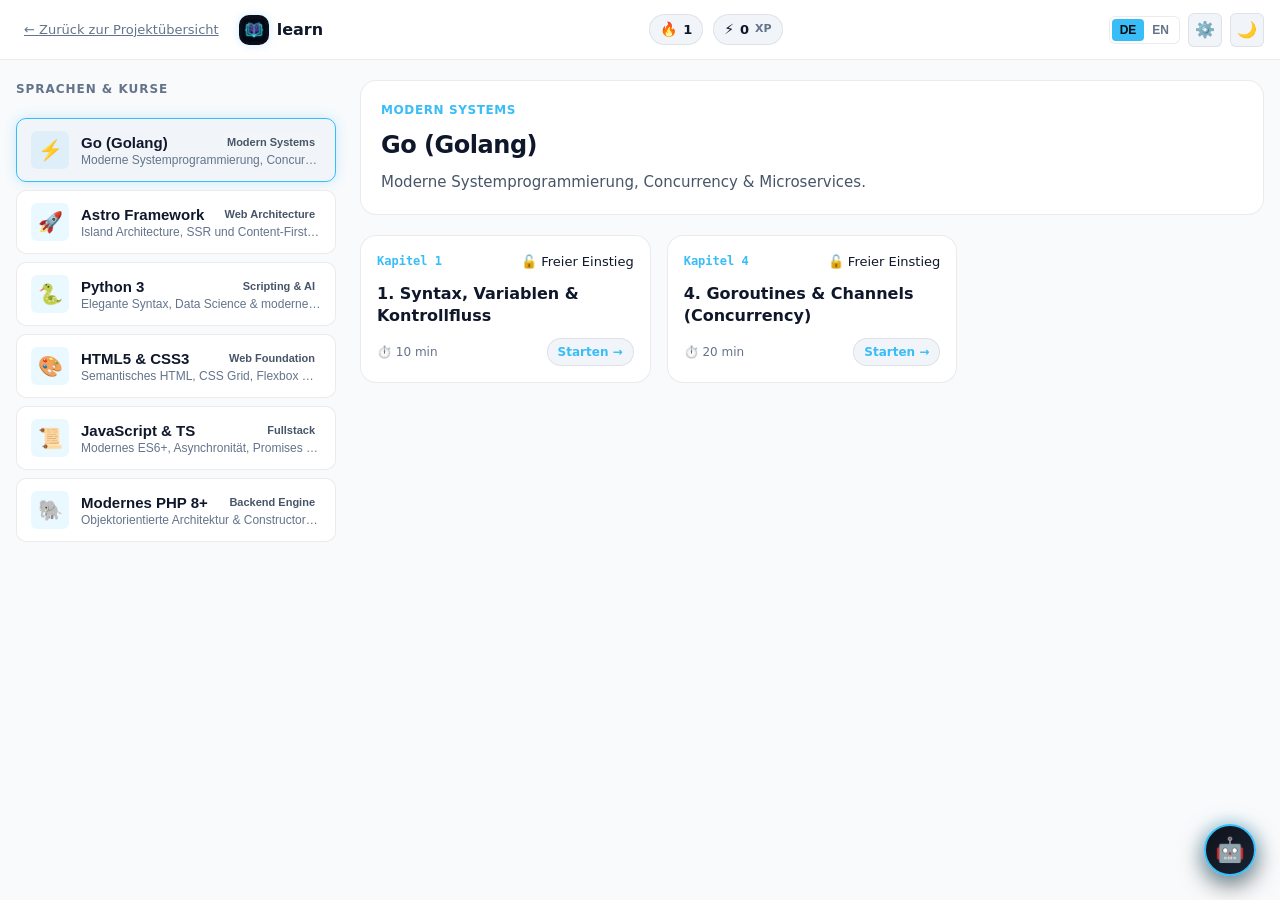
==== app/index.html @ 8bdeb637 "feat(web): launch 2-tier static web presence with untis-go showcase landingpage and interactive lear" ====
<!DOCTYPE html>
<html lang="de" data-theme="dark">
<head>
  <meta charset="UTF-8">
  <meta name="viewport" content="width=device-width, initial-scale=1.0">
  <meta http-equiv="Content-Security-Policy" content="default-src 'self'; script-src 'self' 'unsafe-inline'; style-src 'self' 'unsafe-inline'; img-src 'self' data: https:; font-src 'self'; frame-src 'none'; object-src 'none'; base-uri 'self';" />
  <meta http-equiv="X-Content-Type-Options" content="nosniff" />
  <meta name="referrer" content="strict-origin-when-cross-origin" />
  <title>learn · Interaktives Web-Cockpit</title>
  <meta name="description" content="Interaktive Open-Source Lern-App für Go, Astro, Python, HTML/CSS, JS & PHP. Völlig freier Einstieg in jedes Kapitel, kein Account-Zwang.">
  <link rel="icon" type="image/png" sizes="512x512" href="assets/icon.png">
  <link rel="stylesheet" href="style.css">
  <script>
    (function() {
      const savedTheme = localStorage.getItem('site_theme');
      if (savedTheme) {
        document.documentElement.setAttribute('data-theme', savedTheme);
      } else if (window.matchMedia && window.matchMedia('(prefers-color-scheme: light)').matches) {
        document.documentElement.setAttribute('data-theme', 'light');
      }
    })();
  </script>
</head>
<body>

  <!-- APP HEADER -->
  <header class="app-header">
    <div class="header-inner">
      <div class="brand-section">
        <a href="../" class="back-link" title="Zurück zur Landingpage">
          <span>← Zurück zur Projektübersicht</span>
        </a>
        <a href="index.html" class="app-brand">
          <img src="assets/icon.png" alt="learn Logo" class="app-logo" width="30" height="30">
          <span class="app-title">learn</span>
        </a>
      </div>

      <!-- Stats Bar -->
      <div class="stats-bar">
        <div class="stat-pill" title="Lern-Streak">
          <span class="stat-icon">🔥</span>
          <span id="streakDisplay">1</span>
        </div>
        <div class="stat-pill" title="Erreichte Erfahrungspunkte">
          <span class="stat-icon">⚡</span>
          <span id="xpDisplay">0</span>
          <span style="font-size: 0.6875rem; color: var(--text-muted);">XP</span>
        </div>
      </div>

      <!-- Controls -->
      <div class="app-controls">
        <div class="lang-switch" role="group" aria-label="Sprachauswahl">
          <button type="button" class="lang-btn active" id="btn-lang-de" onclick="setLang('de')">DE</button>
          <button type="button" class="lang-btn" id="btn-lang-en" onclick="setLang('en')">EN</button>
        </div>
        <button class="btn-icon" id="settingsBtn" title="Einstellungen">⚙️</button>
        <button class="btn-icon" id="themeToggle" onclick="toggleTheme()" title="Theme wechseln">🌙</button>
      </div>
    </div>
  </header>

  <!-- APP MAIN LAYOUT -->
  <div class="app-layout">
    
    <!-- Sidebar: Course Navigator -->
    <aside class="course-sidebar">
      <div class="sidebar-title">Sprachen &amp; Kurse</div>
      <div class="course-list" id="courseList">
        <!-- Dynamically rendered via app.js -->
      </div>
    </aside>

    <!-- Stage: Chapter Navigator & Lesson Player -->
    <main class="content-stage">
      
      <!-- Stage Header -->
      <div class="stage-header">
        <div class="stage-badge" id="stageBadge">MODERN SYSTEMS</div>
        <h1 class="stage-title" id="stageCourseTitle">Go (Golang)</h1>
        <p class="stage-desc" id="stageCourseDesc">Moderne Systemprogrammierung, Goroutines &amp; Channels.</p>
      </div>

      <!-- View A: Non-Linear Chapter Grid -->
      <div id="chapterView">
        <div class="chapter-grid" id="chapterGrid">
          <!-- Dynamically rendered chapters with free entry -->
        </div>
      </div>

      <!-- View B: Active Lesson / Quiz Runner Player -->
      <div class="lesson-player" id="lessonPlayer" style="display: none;">
        
        <div class="player-header">
          <button class="player-close-btn" onclick="closePlayer()" title="Kapitel beenden">✕</button>
          <div class="progress-container">
            <div class="progress-bar-fill" id="playerProgress"></div>
          </div>
          <span style="font-size: 0.8125rem; font-weight: 600; color: var(--accent-cyan);" id="playerTitle">Lektion</span>
        </div>

        <!-- Section Content (Concept, Quiz or Puzzle) -->
        <div id="playerContent">
          <!-- Dynamically rendered -->
        </div>

        <!-- Feedback Area -->
        <div id="playerFeedback"></div>

        <!-- Actions -->
        <div class="player-actions" id="playerActions"></div>

      </div>

    </main>

  </div>

  <!-- FLOATING AI ROBOT WIDGET BUTTON -->
  <button class="floating-robot-btn" id="robotBtn" title="KI Code-Tutor öffnen" aria-label="KI-Tutor Chat öffnen">
    <span>🤖</span>
  </button>

  <!-- AI CHAT DRAWER OVERLAY -->
  <div class="drawer-backdrop" id="robotDrawerBackdrop">
    <div class="ai-chat-drawer" role="dialog" aria-modal="true" aria-labelledby="drawerTitle">
      
      <div class="drawer-header">
        <div class="drawer-header-brand">
          <span style="font-size: 1.25rem;">🤖</span>
          <span class="drawer-title" id="drawerTitle">AI Code Tutor</span>
          <span class="status-badge-dev">In Entwicklung</span>
        </div>
        <button class="drawer-close" id="closeRobotDrawer" title="Schließen">✕</button>
      </div>

      <div class="drawer-body">
        <div class="bot-greeting-card">
          <div class="bot-avatar-large">🤖</div>
          <div class="bot-msg-content">
            <p><strong>Hallo! Ich bin dein zukünftiger KI-Code-Tutor.</strong></p>
            <p>Ich befinde mich aktuell noch in der Entwicklung und werde in einem kommenden Update (Phase 5) für dich freigeschaltet.</p>
            <p>Schon bald helfe ich dir bei kniffligen Aufgaben, erkläre dir Compiler-Fehler in Echtzeit und beantworte deine Fragen zu Go, Astro &amp; Co. — 100% ohne Paywall!</p>
            <p style="color: var(--accent-cyan); font-size: 0.8125rem;">Vielen Dank für deine Geduld! ⚡</p>
            <hr style="border: none; border-top: 1px solid var(--border-subtle); margin: 8px 0;">
            <p style="font-size: 0.75rem; color: var(--text-muted);">
              <em>(EN: Hello! I am your future AI Code Tutor. Currently under active development and will be unlocked soon. Thank you for your patience!)</em>
            </p>
          </div>
        </div>
      </div>

      <div class="drawer-footer">
        <input type="text" class="drawer-input-disabled" placeholder="KI-Chat bald verfügbar..." disabled>
      </div>

    </div>
  </div>

  <!-- SETTINGS MODAL -->
  <div class="modal-overlay" id="settingsModal">
    <div class="modal-window" role="dialog" aria-modal="true" aria-labelledby="settingsModalTitle">
      
      <div class="modal-header">
        <h2 class="modal-title" id="settingsModalTitle">⚙️ Einstellungen &amp; Benachrichtigungen</h2>
        <button class="drawer-close" id="closeSettingsModal" title="Schließen">✕</button>
      </div>

      <div class="modal-body">
        
        <!-- Daily Reminder -->
        <div class="setting-item">
          <label class="setting-label">
            <span>Tägliche Lernzeit-Erinnerung</span>
            <input type="checkbox" id="settingDailyReminder" checked>
          </label>
          <span class="setting-desc">Erinnert dich täglich daran, kurz eine Lektion abzuschließen.</span>
          <div style="display: flex; align-items: center; gap: 8px; margin-top: 4px;">
            <span style="font-size: 0.8125rem; color: var(--text-secondary);">Uhrzeit:</span>
            <input type="time" class="setting-input" id="settingReminderTime" value="18:00">
          </div>
        </div>

        <!-- Inactivity Reminder -->
        <div class="setting-item">
          <label class="setting-label">
            <span>Höfliche Inaktivitäts-Erinnerung</span>
            <input type="checkbox" id="settingInactivity" checked>
          </label>
          <span class="setting-desc">Fragt nach 3 Tagen Inaktivität höflich nach ("Hast du uns vergessen?").</span>
        </div>

        <!-- Notification Permission Test -->
        <div class="setting-item" style="padding-top: 6px; border-top: 1px solid var(--border-subtle);">
          <span class="setting-desc" style="margin-bottom: 6px;">100% lokal über die Web Notification API — keine Push-Server.</span>
          <button type="button" class="btn-card" id="btnTestNotification" style="align-self: flex-start;">
            🔔 Benachrichtigung testen &amp; Erlauben
          </button>
        </div>

      </div>

      <div class="modal-footer">
        <button type="button" class="btn-action" id="btnSaveSettings">Speichern</button>
      </div>

    </div>
  </div>

  <!-- APP SCRIPT -->
  <script src="app.js"></script>
</body>
</html>
---- app/style.css ----
/* ==========================================================================
   learn Web App - Cybernetic Dark Application Stylesheet
   Strikt nach ISO/IEC 25010, WCAG AAA und Human-Centered UX
   ========================================================================== */

:root {
  --bg-page: #080a0f;
  --bg-surface: #0e121b;
  --bg-card: #141a26;
  --bg-card-hover: #1a2232;
  --bg-input: #101420;

  --text-primary: #f8fafc;
  --text-secondary: #94a3b8;
  --text-muted: #64748b;

  --accent-cyan: #38bdf8;
  --accent-cyan-glow: rgba(56, 189, 248, 0.25);
  --accent-violet: #a855f7;
  --accent-violet-glow: rgba(168, 85, 247, 0.25);
  --accent-emerald: #10b981;
  --accent-amber: #f59e0b;
  --accent-rose: #f43f5e;

  --border-subtle: rgba(255, 255, 255, 0.08);
  --border-strong: rgba(255, 255, 255, 0.16);
  --border-focus: #38bdf8;

  --font-sans: -apple-system, BlinkMacSystemFont, "Segoe UI", Roboto, system-ui, sans-serif;
  --font-mono: ui-monospace, SFMono-Regular, "SF Mono", Menlo, Consolas, monospace;

  --radius-sm: 6px;
  --radius-md: 10px;
  --radius-lg: 16px;
  --radius-full: 9999px;
  --shadow-card: 0 4px 20px rgba(0, 0, 0, 0.4);

  --header-bg: rgba(14, 18, 27, 0.9);
}

[data-theme="light"] {
  --bg-page: #f8fafc;
  --bg-surface: #ffffff;
  --bg-card: #f1f5f9;
  --bg-card-hover: #e2e8f0;
  --bg-input: #ffffff;
  --text-primary: #0f172a;
  --text-secondary: #475569;
  --text-muted: #64748b;
  --border-subtle: rgba(0, 0, 0, 0.08);
  --border-strong: rgba(0, 0, 0, 0.16);
  --header-bg: rgba(255, 255, 255, 0.92);
}

*, *::before, *::after {
  box-sizing: border-box;
  margin: 0;
  padding: 0;
}

body {
  background-color: var(--bg-page);
  color: var(--text-primary);
  font-family: var(--font-sans);
  line-height: 1.5;
  min-height: 100vh;
  display: flex;
  flex-direction: column;
  overflow-x: hidden;
  transition: background-color 0.25s, color 0.25s;
}

/* App Header */
.app-header {
  position: sticky;
  top: 0;
  z-index: 90;
  background: var(--header-bg);
  backdrop-filter: blur(12px);
  -webkit-backdrop-filter: blur(12px);
  border-bottom: 1px solid var(--border-subtle);
  height: 60px;
  display: flex;
  align-items: center;
  padding: 0 16px;
}

.header-inner {
  width: 100%;
  max-width: 1280px;
  margin: 0 auto;
  display: flex;
  align-items: center;
  justify-content: space-between;
  gap: 12px;
}

.brand-section {
  display: flex;
  align-items: center;
  gap: 12px;
}

.back-link {
  font-size: 0.8125rem;
  color: var(--text-muted);
  display: inline-flex;
  align-items: center;
  padding: 4px 8px;
  border-radius: var(--radius-sm);
  transition: all 0.15s;
}

.back-link:hover {
  color: var(--accent-cyan);
  background: rgba(56, 189, 248, 0.1);
}

.app-brand {
  display: flex;
  align-items: center;
  gap: 8px;
  text-decoration: none;
  color: inherit;
}

.app-logo {
  width: 30px;
  height: 30px;
  border-radius: var(--radius-md);
  box-shadow: 0 0 8px var(--accent-cyan-glow);
}

.app-title {
  font-weight: 700;
  font-size: 1rem;
}

/* User Progress Badges in Header */
.stats-bar {
  display: flex;
  align-items: center;
  gap: 10px;
}

.stat-pill {
  display: inline-flex;
  align-items: center;
  gap: 6px;
  background: var(--bg-card);
  border: 1px solid var(--border-subtle);
  border-radius: var(--radius-full);
  padding: 4px 10px;
  font-size: 0.8125rem;
  font-weight: 600;
}

.stat-icon {
  font-size: 0.875rem;
}

/* Controls */
.app-controls {
  display: flex;
  align-items: center;
  gap: 8px;
}

.btn-icon {
  background: var(--bg-card);
  border: 1px solid var(--border-subtle);
  color: var(--text-primary);
  width: 34px;
  height: 34px;
  border-radius: var(--radius-sm);
  display: inline-flex;
  align-items: center;
  justify-content: center;
  cursor: pointer;
  font-size: 1rem;
  transition: all 0.15s;
}

.btn-icon:hover {
  border-color: var(--accent-cyan);
}

.lang-switch {
  display: inline-flex;
  background: var(--bg-surface);
  border: 1px solid var(--border-subtle);
  border-radius: var(--radius-sm);
  padding: 2px;
}

.lang-btn {
  background: transparent;
  border: none;
  color: var(--text-muted);
  font-size: 0.75rem;
  font-weight: 600;
  padding: 4px 8px;
  border-radius: 4px;
  cursor: pointer;
}

.lang-btn.active {
  background: var(--accent-cyan);
  color: #080a0f;
}

/* ==========================================================================
   Main Layout: Sidebar / Courses + Content Area
   ========================================================================== */
.app-layout {
  flex: 1;
  display: flex;
  width: 100%;
  max-width: 1280px;
  margin: 0 auto;
  padding: 20px 16px;
  gap: 24px;
}

@media (max-width: 860px) {
  .app-layout {
    flex-direction: column;
  }
}

/* Course Sidebar */
.course-sidebar {
  width: 320px;
  flex-shrink: 0;
  display: flex;
  flex-direction: column;
  gap: 16px;
}

@media (max-width: 860px) {
  .course-sidebar {
    width: 100%;
  }
}

.sidebar-title {
  font-size: 0.75rem;
  font-weight: 700;
  text-transform: uppercase;
  letter-spacing: 0.08em;
  color: var(--text-muted);
  margin-bottom: 4px;
}

.course-list {
  display: flex;
  flex-direction: column;
  gap: 8px;
}

.course-card-btn {
  background: var(--bg-surface);
  border: 1px solid var(--border-subtle);
  border-radius: var(--radius-md);
  padding: 12px 14px;
  text-align: left;
  cursor: pointer;
  display: flex;
  align-items: center;
  gap: 12px;
  transition: all 0.15s;
  color: inherit;
  width: 100%;
}

.course-card-btn:hover {
  background: var(--bg-card);
  border-color: var(--border-strong);
}

.course-card-btn.active {
  background: var(--bg-card);
  border-color: var(--accent-cyan);
  box-shadow: 0 0 12px var(--accent-cyan-glow);
}

.course-icon-box {
  width: 38px;
  height: 38px;
  border-radius: var(--radius-sm);
  background: rgba(56, 189, 248, 0.1);
  color: var(--accent-cyan);
  display: flex;
  align-items: center;
  justify-content: center;
  font-size: 1.25rem;
  flex-shrink: 0;
}

.course-card-info {
  flex: 1;
  min-width: 0;
}

.course-card-title {
  font-weight: 700;
  font-size: 0.9375rem;
  display: flex;
  align-items: center;
  justify-content: space-between;
}

.course-badge {
  font-size: 0.6875rem;
  font-weight: 600;
  padding: 2px 6px;
  border-radius: var(--radius-full);
  background: rgba(255, 255, 255, 0.06);
  color: var(--text-secondary);
}

.course-card-desc {
  font-size: 0.75rem;
  color: var(--text-muted);
  white-space: nowrap;
  overflow: hidden;
  text-overflow: ellipsis;
  margin-top: 2px;
}

/* ==========================================================================
   Content Stage: Chapters & Active Lesson View
   ========================================================================== */
.content-stage {
  flex: 1;
  min-width: 0;
  display: flex;
  flex-direction: column;
  gap: 20px;
}

.stage-header {
  background: var(--bg-surface);
  border: 1px solid var(--border-subtle);
  border-radius: var(--radius-lg);
  padding: 20px;
  display: flex;
  flex-direction: column;
  gap: 8px;
}

.stage-badge {
  display: inline-flex;
  align-items: center;
  gap: 6px;
  font-size: 0.75rem;
  font-weight: 700;
  color: var(--accent-cyan);
  text-transform: uppercase;
  letter-spacing: 0.05em;
}

.stage-title {
  font-size: 1.5rem;
  font-weight: 800;
  letter-spacing: -0.02em;
}

.stage-desc {
  color: var(--text-secondary);
  font-size: 0.9375rem;
}

/* Non-Linear Chapter Grid */
.chapter-grid {
  display: grid;
  grid-template-columns: repeat(auto-fill, minmax(260px, 1fr));
  gap: 16px;
}

.chapter-card {
  background: var(--bg-surface);
  border: 1px solid var(--border-subtle);
  border-radius: var(--radius-lg);
  padding: 16px;
  cursor: pointer;
  display: flex;
  flex-direction: column;
  justify-content: space-between;
  gap: 12px;
  transition: transform 0.15s, border-color 0.15s, box-shadow 0.15s;
  min-height: 140px;
}

.chapter-card:hover {
  transform: translateY(-2px);
  border-color: var(--accent-cyan);
  box-shadow: 0 8px 24px rgba(0, 0, 0, 0.4);
}

.chapter-card.completed {
  border-color: rgba(16, 185, 129, 0.4);
}

.chapter-card-header {
  display: flex;
  align-items: center;
  justify-content: space-between;
}

.chapter-number {
  font-size: 0.75rem;
  font-family: var(--font-mono);
  color: var(--accent-cyan);
  font-weight: 700;
}

.chapter-status {
  font-size: 0.8125rem;
}

.chapter-title {
  font-size: 1rem;
  font-weight: 700;
  line-height: 1.35;
}

.chapter-footer {
  display: flex;
  align-items: center;
  justify-content: space-between;
  font-size: 0.75rem;
  color: var(--text-muted);
}

.btn-start-chapter {
  background: var(--bg-card);
  border: 1px solid var(--border-subtle);
  color: var(--accent-cyan);
  font-size: 0.75rem;
  font-weight: 600;
  padding: 4px 10px;
  border-radius: var(--radius-full);
}

/* ==========================================================================
   Active Lesson / Quiz Runner Player
   ========================================================================== */
.lesson-player {
  background: var(--bg-surface);
  border: 1px solid var(--border-subtle);
  border-radius: var(--radius-lg);
  padding: 24px;
  display: flex;
  flex-direction: column;
  gap: 20px;
  box-shadow: var(--shadow-card);
}

.player-header {
  display: flex;
  align-items: center;
  justify-content: space-between;
  gap: 16px;
  border-bottom: 1px solid var(--border-subtle);
  padding-bottom: 16px;
}

.player-close-btn {
  background: transparent;
  border: none;
  color: var(--text-muted);
  cursor: pointer;
  font-size: 1.25rem;
  padding: 4px 8px;
  border-radius: var(--radius-sm);
  transition: color 0.15s;
}

.player-close-btn:hover {
  color: var(--text-primary);
}

/* Progress bar */
.progress-container {
  flex: 1;
  height: 8px;
  background: var(--bg-input);
  border-radius: var(--radius-full);
  overflow: hidden;
}

.progress-bar-fill {
  height: 100%;
  width: 0%;
  background: linear-gradient(90deg, var(--accent-cyan), var(--accent-emerald));
  transition: width 0.3s ease;
}

/* Concept Section */
.concept-box {
  display: flex;
  flex-direction: column;
  gap: 16px;
}

.concept-title {
  font-size: 1.25rem;
  font-weight: 700;
}

.concept-body {
  font-size: 1rem;
  color: var(--text-secondary);
  line-height: 1.65;
}

.code-block-container {
  position: relative;
  background: #05070a;
  border: 1px solid var(--border-strong);
  border-radius: var(--radius-md);
  padding: 16px;
  font-family: var(--font-mono);
  font-size: 0.875rem;
  overflow-x: auto;
  color: #e2e8f0;
}

/* Quiz Option Cards */
.quiz-box {
  display: flex;
  flex-direction: column;
  gap: 16px;
}

.quiz-prompt {
  font-size: 1.125rem;
  font-weight: 600;
}

.options-grid {
  display: grid;
  grid-template-columns: 1fr;
  gap: 10px;
}

.option-btn {
  background: var(--bg-card);
  border: 1px solid var(--border-subtle);
  border-radius: var(--radius-md);
  padding: 14px 16px;
  text-align: left;
  cursor: pointer;
  color: var(--text-primary);
  font-size: 0.9375rem;
  display: flex;
  align-items: center;
  gap: 12px;
  transition: all 0.15s;
}

.option-btn:hover {
  background: var(--bg-card-hover);
  border-color: var(--border-strong);
}

.option-btn.selected {
  border-color: var(--accent-cyan);
  background: rgba(56, 189, 248, 0.08);
}

.option-btn.correct {
  border-color: var(--accent-emerald);
  background: rgba(16, 185, 129, 0.12);
}

.option-btn.wrong {
  border-color: var(--accent-rose);
  background: rgba(244, 63, 94, 0.12);
}

/* Feedback Banner */
.feedback-banner {
  border-radius: var(--radius-md);
  padding: 14px 16px;
  display: flex;
  flex-direction: column;
  gap: 6px;
  font-size: 0.9375rem;
}

.feedback-banner.success {
  background: rgba(16, 185, 129, 0.15);
  border: 1px solid var(--accent-emerald);
  color: #34d399;
}

.feedback-banner.error {
  background: rgba(244, 63, 94, 0.15);
  border: 1px solid var(--accent-rose);
  color: #fb7185;
}

.player-actions {
  display: flex;
  align-items: center;
  justify-content: flex-end;
  gap: 12px;
  margin-top: 10px;
}

.btn-action {
  background: var(--accent-cyan);
  color: #080a0f;
  font-weight: 700;
  font-size: 0.9375rem;
  padding: 12px 24px;
  border-radius: var(--radius-md);
  border: none;
  cursor: pointer;
  transition: all 0.15s;
}

.btn-action:hover {
  box-shadow: 0 4px 16px var(--accent-cyan-glow);
}

/* ==========================================================================
   Floating AI Robot Widget & Chat Drawer
   ========================================================================== */
.floating-robot-btn {
  position: fixed;
  bottom: 24px;
  right: 24px;
  z-index: 100;
  width: 52px;
  height: 52px;
  border-radius: var(--radius-full);
  background: linear-gradient(135deg, #0e121b 0%, #1a2232 100%);
  border: 2px solid var(--accent-cyan);
  box-shadow: 0 0 16px rgba(56, 189, 248, 0.4), 0 8px 24px rgba(0, 0, 0, 0.6);
  cursor: pointer;
  display: flex;
  align-items: center;
  justify-content: center;
  font-size: 1.5rem;
  transition: transform 0.2s ease, box-shadow 0.2s ease;
  animation: pulse-glow 3s infinite ease-in-out;
}

.floating-robot-btn:hover {
  transform: scale(1.1);
  box-shadow: 0 0 24px rgba(56, 189, 248, 0.7);
}

@keyframes pulse-glow {
  0%, 100% { box-shadow: 0 0 14px rgba(56, 189, 248, 0.4); }
  50% { box-shadow: 0 0 22px rgba(168, 85, 247, 0.55); }
}

/* Chat Drawer Backdrop & Modal */
.drawer-backdrop {
  position: fixed;
  inset: 0;
  background: rgba(0, 0, 0, 0.65);
  backdrop-filter: blur(6px);
  -webkit-backdrop-filter: blur(6px);
  z-index: 200;
  display: flex;
  align-items: flex-end;
  justify-content: flex-end;
  opacity: 0;
  pointer-events: none;
  transition: opacity 0.25s ease;
}

.drawer-backdrop.open {
  opacity: 1;
  pointer-events: auto;
}

.ai-chat-drawer {
  width: 100%;
  max-width: 420px;
  height: 560px;
  max-height: 85vh;
  margin: 0 24px 24px 0;
  background: var(--bg-surface);
  border: 1px solid var(--border-strong);
  border-radius: var(--radius-lg);
  box-shadow: 0 12px 40px rgba(0, 0, 0, 0.7);
  display: flex;
  flex-direction: column;
  overflow: hidden;
  transform: translateY(20px);
  transition: transform 0.25s cubic-bezier(0.16, 1, 0.3, 1);
}

.drawer-backdrop.open .ai-chat-drawer {
  transform: translateY(0);
}

@media (max-width: 480px) {
  .ai-chat-drawer {
    margin: 0;
    max-width: 100%;
    border-bottom-left-radius: 0;
    border-bottom-right-radius: 0;
  }
}

.drawer-header {
  padding: 14px 16px;
  background: var(--bg-card);
  border-bottom: 1px solid var(--border-subtle);
  display: flex;
  align-items: center;
  justify-content: space-between;
}

.drawer-header-brand {
  display: flex;
  align-items: center;
  gap: 10px;
}

.drawer-title {
  font-weight: 700;
  font-size: 0.9375rem;
}

.status-badge-dev {
  font-size: 0.6875rem;
  font-weight: 600;
  padding: 2px 8px;
  border-radius: var(--radius-full);
  background: rgba(245, 158, 11, 0.15);
  color: var(--accent-amber);
  border: 1px solid rgba(245, 158, 11, 0.3);
}

.drawer-close {
  background: transparent;
  border: none;
  color: var(--text-muted);
  font-size: 1.25rem;
  cursor: pointer;
  padding: 2px 6px;
  border-radius: 4px;
}

.drawer-close:hover {
  color: var(--text-primary);
}

.drawer-body {
  flex: 1;
  padding: 20px 16px;
  overflow-y: auto;
  display: flex;
  flex-direction: column;
  gap: 16px;
}

.bot-greeting-card {
  background: var(--bg-card);
  border: 1px solid var(--border-subtle);
  border-radius: var(--radius-md);
  padding: 16px;
  display: flex;
  gap: 14px;
}

.bot-avatar-large {
  font-size: 2rem;
  width: 48px;
  height: 48px;
  background: rgba(56, 189, 248, 0.1);
  border-radius: var(--radius-full);
  display: flex;
  align-items: center;
  justify-content: center;
  flex-shrink: 0;
}

.bot-msg-content {
  font-size: 0.875rem;
  line-height: 1.6;
  color: var(--text-secondary);
}

.bot-msg-content p {
  margin-bottom: 8px;
}

.bot-msg-content p:last-child {
  margin-bottom: 0;
}

.drawer-footer {
  padding: 12px 16px;
  background: var(--bg-card);
  border-top: 1px solid var(--border-subtle);
  display: flex;
  align-items: center;
  gap: 8px;
}

.drawer-input-disabled {
  flex: 1;
  background: var(--bg-input);
  border: 1px solid var(--border-subtle);
  border-radius: var(--radius-md);
  padding: 10px 12px;
  font-size: 0.8125rem;
  color: var(--text-muted);
  cursor: not-allowed;
}

/* ==========================================================================
   Settings Modal
   ========================================================================== */
.modal-overlay {
  position: fixed;
  inset: 0;
  background: rgba(0, 0, 0, 0.65);
  backdrop-filter: blur(6px);
  z-index: 300;
  display: flex;
  align-items: center;
  justify-content: center;
  padding: 16px;
  opacity: 0;
  pointer-events: none;
  transition: opacity 0.2s ease;
}

.modal-overlay.open {
  opacity: 1;
  pointer-events: auto;
}

.modal-window {
  background: var(--bg-surface);
  border: 1px solid var(--border-strong);
  border-radius: var(--radius-lg);
  width: 100%;
  max-width: 460px;
  box-shadow: 0 12px 40px rgba(0, 0, 0, 0.7);
  display: flex;
  flex-direction: column;
}

.modal-header {
  padding: 16px 20px;
  border-bottom: 1px solid var(--border-subtle);
  display: flex;
  align-items: center;
  justify-content: space-between;
}

.modal-title {
  font-size: 1.125rem;
  font-weight: 700;
}

.modal-body {
  padding: 20px;
  display: flex;
  flex-direction: column;
  gap: 18px;
}

.setting-item {
  display: flex;
  flex-direction: column;
  gap: 6px;
}

.setting-label {
  font-size: 0.875rem;
  font-weight: 600;
  display: flex;
  align-items: center;
  justify-content: space-between;
}

.setting-desc {
  font-size: 0.75rem;
  color: var(--text-muted);
}

.setting-input {
  background: var(--bg-input);
  border: 1px solid var(--border-subtle);
  border-radius: var(--radius-sm);
  padding: 6px 10px;
  color: var(--text-primary);
  font-family: inherit;
  font-size: 0.875rem;
}

.modal-footer {
  padding: 14px 20px;
  border-top: 1px solid var(--border-subtle);
  display: flex;
  justify-content: flex-end;
  gap: 10px;
}
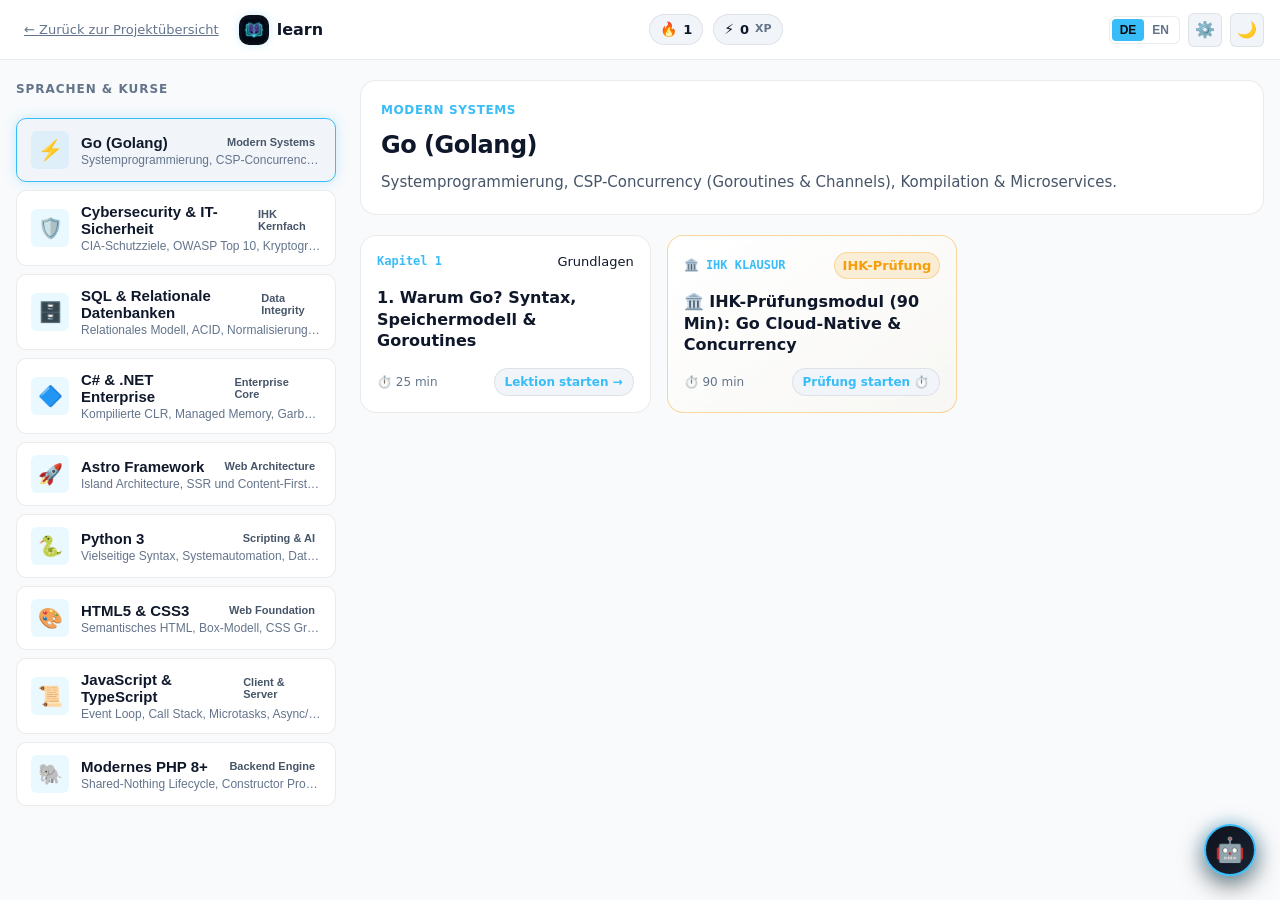
==== commit 25abeb76: "feat(web): add interactive 90-minute IHK exam engine, timer, and 9-subject curriculum" ====
--- a/app/index.html
+++ b/app/index.html
@@ -6,8 +6,8 @@
   <meta http-equiv="Content-Security-Policy" content="default-src 'self'; script-src 'self' 'unsafe-inline'; style-src 'self' 'unsafe-inline'; img-src 'self' data: https:; font-src 'self'; frame-src 'none'; object-src 'none'; base-uri 'self';" />
   <meta http-equiv="X-Content-Type-Options" content="nosniff" />
   <meta name="referrer" content="strict-origin-when-cross-origin" />
-  <title>learn · Interaktives Web-Cockpit</title>
-  <meta name="description" content="Interaktive Open-Source Lern-App für Go, Astro, Python, HTML/CSS, JS & PHP. Völlig freier Einstieg in jedes Kapitel, kein Account-Zwang.">
+  <title>learn · Interaktives IHK Web-Cockpit</title>
+  <meta name="description" content="Interaktive Open-Source Lern-App nach IHK-Standard für Go, Cybersecurity, SQL, C#, Astro, Python, HTML/CSS, JS &amp; PHP mit 90-Minuten-Prüfungen. Kein Account-Zwang, 100% werbefrei.">
   <link rel="icon" type="image/png" sizes="512x512" href="assets/icon.png">
   <link rel="stylesheet" href="style.css">
   <script>
@@ -82,10 +82,10 @@
         <p class="stage-desc" id="stageCourseDesc">Moderne Systemprogrammierung, Goroutines &amp; Channels.</p>
       </div>
 
-      <!-- View A: Non-Linear Chapter Grid -->
+      <!-- View A: Chapter Grid & IHK Exams -->
       <div id="chapterView">
         <div class="chapter-grid" id="chapterGrid">
-          <!-- Dynamically rendered chapters with free entry -->
+          <!-- Dynamically rendered chapters & IHK exam modules -->
         </div>
       </div>
 
--- a/app/style.css
+++ b/app/style.css
@@ -908,3 +908,528 @@
   justify-content: flex-end;
   gap: 10px;
 }
+
+/* ==========================================================================
+   🏛️ 90-MINUTE IHK EXAM MODE & REVIEW STYLING
+   ========================================================================== */
+.chapter-card.exam-card {
+  border-color: rgba(245, 158, 11, 0.4);
+  background: linear-gradient(145deg, var(--bg-surface), rgba(245, 158, 11, 0.03));
+}
+
+.chapter-card.exam-card:hover {
+  border-color: #f59e0b;
+  box-shadow: 0 8px 28px rgba(245, 158, 11, 0.2);
+}
+
+.status-exam {
+  background: rgba(245, 158, 11, 0.15);
+  color: #f59e0b;
+  font-weight: 700;
+  padding: 3px 8px;
+  border-radius: var(--radius-full);
+  border: 1px solid rgba(245, 158, 11, 0.3);
+}
+
+.exam-runner-container {
+  background: var(--bg-surface);
+  border: 1px solid var(--border-subtle);
+  border-radius: var(--radius-lg);
+  padding: 24px;
+  display: flex;
+  flex-direction: column;
+  gap: 20px;
+  box-shadow: var(--shadow-card);
+  min-height: 520px;
+}
+
+.exam-header-bar {
+  display: flex;
+  align-items: center;
+  justify-content: space-between;
+  flex-wrap: wrap;
+  gap: 12px;
+  padding-bottom: 16px;
+  border-bottom: 1px solid var(--border-subtle);
+}
+
+.exam-badge-group {
+  display: flex;
+  align-items: center;
+  gap: 10px;
+}
+
+.badge-ihk {
+  background: rgba(245, 158, 11, 0.18);
+  color: #f59e0b;
+  font-weight: 800;
+  font-size: 0.75rem;
+  padding: 4px 10px;
+  border-radius: var(--radius-full);
+  letter-spacing: 0.05em;
+  border: 1px solid rgba(245, 158, 11, 0.35);
+}
+
+.exam-course-label {
+  font-size: 0.875rem;
+  font-weight: 600;
+  color: var(--text-secondary);
+}
+
+.exam-timer-box {
+  display: inline-flex;
+  align-items: center;
+  gap: 8px;
+  background: var(--bg-card);
+  padding: 6px 14px;
+  border-radius: var(--radius-full);
+  border: 1px solid var(--border-subtle);
+}
+
+.timer-icon {
+  font-size: 1.1rem;
+}
+
+.exam-timer {
+  font-family: var(--font-mono);
+  font-size: 1.125rem;
+  font-weight: 800;
+  color: var(--accent-cyan);
+  letter-spacing: 0.05em;
+}
+
+.exam-timer.timer-warning {
+  color: #f59e0b;
+  animation: pulseWarning 2s infinite ease-in-out;
+}
+
+.exam-timer.timer-critical {
+  color: #f85149;
+  animation: pulseCritical 1s infinite ease-in-out;
+}
+
+@keyframes pulseWarning {
+  0%, 100% { opacity: 1; }
+  50% { opacity: 0.6; }
+}
+
+@keyframes pulseCritical {
+  0%, 100% { opacity: 1; }
+  50% { opacity: 0.4; }
+}
+
+.btn-quit-exam {
+  background: transparent;
+  border: 1px solid var(--border-subtle);
+  color: var(--text-muted);
+  padding: 6px 12px;
+  border-radius: var(--radius-sm);
+  cursor: pointer;
+  font-size: 0.8125rem;
+  transition: all 0.15s;
+}
+
+.btn-quit-exam:hover {
+  border-color: #f85149;
+  color: #f85149;
+}
+
+/* Scenario Card */
+.exam-scenario-card {
+  background: rgba(56, 189, 248, 0.04);
+  border: 1px solid rgba(56, 189, 248, 0.2);
+  border-left: 4px solid var(--accent-cyan);
+  border-radius: var(--radius-md);
+  padding: 14px 18px;
+}
+
+.scenario-title {
+  font-size: 0.8125rem;
+  font-weight: 700;
+  color: var(--accent-cyan);
+  text-transform: uppercase;
+  letter-spacing: 0.04em;
+  margin-bottom: 6px;
+}
+
+.scenario-body {
+  font-size: 0.875rem;
+  color: var(--text-secondary);
+  line-height: 1.55;
+}
+
+/* Navigation Toolbar & Question Pills */
+.exam-nav-toolbar {
+  display: flex;
+  align-items: center;
+  justify-content: space-between;
+  flex-wrap: wrap;
+  gap: 12px;
+}
+
+.exam-pills-row {
+  display: flex;
+  align-items: center;
+  gap: 8px;
+  flex-wrap: wrap;
+}
+
+.exam-q-pill {
+  width: 36px;
+  height: 36px;
+  display: flex;
+  align-items: center;
+  justify-content: center;
+  border-radius: var(--radius-sm);
+  background: var(--bg-card);
+  border: 1px solid var(--border-subtle);
+  color: var(--text-muted);
+  font-weight: 700;
+  font-size: 0.875rem;
+  cursor: pointer;
+  transition: all 0.15s;
+}
+
+.exam-q-pill:hover {
+  border-color: var(--accent-cyan);
+  color: var(--text-primary);
+}
+
+.exam-q-pill.current {
+  border-color: var(--accent-cyan);
+  background: rgba(56, 189, 248, 0.15);
+  color: var(--accent-cyan);
+  box-shadow: 0 0 10px rgba(56, 189, 248, 0.25);
+}
+
+.exam-q-pill.answered {
+  background: rgba(16, 185, 129, 0.15);
+  border-color: rgba(16, 185, 129, 0.4);
+  color: #10b981;
+}
+
+.exam-q-pill.flagged {
+  border-color: #f59e0b;
+}
+
+.btn-flag {
+  background: var(--bg-card);
+  border: 1px solid var(--border-subtle);
+  color: var(--text-secondary);
+  padding: 6px 14px;
+  border-radius: var(--radius-full);
+  cursor: pointer;
+  font-size: 0.8125rem;
+  display: inline-flex;
+  align-items: center;
+  gap: 6px;
+  transition: all 0.15s;
+}
+
+.btn-flag.active {
+  background: rgba(245, 158, 11, 0.15);
+  border-color: #f59e0b;
+  color: #f59e0b;
+  font-weight: 700;
+}
+
+/* Question Card */
+.exam-question-card {
+  display: flex;
+  flex-direction: column;
+  gap: 16px;
+}
+
+.exam-question-header {
+  display: flex;
+  align-items: center;
+  justify-content: space-between;
+}
+
+.q-number {
+  font-size: 0.8125rem;
+  font-weight: 700;
+  color: var(--accent-cyan);
+  text-transform: uppercase;
+  letter-spacing: 0.05em;
+}
+
+.q-points {
+  font-size: 0.8125rem;
+  font-family: var(--font-mono);
+  background: var(--bg-card);
+  border: 1px solid var(--border-subtle);
+  padding: 2px 8px;
+  border-radius: var(--radius-sm);
+  color: var(--text-muted);
+}
+
+.exam-q-prompt {
+  font-size: 1.15rem;
+  font-weight: 700;
+  line-height: 1.45;
+}
+
+.exam-options-list {
+  display: flex;
+  flex-direction: column;
+  gap: 10px;
+}
+
+.exam-option-btn {
+  background: var(--bg-card);
+  border: 1px solid var(--border-subtle);
+  border-radius: var(--radius-md);
+  padding: 14px 18px;
+  text-align: left;
+  cursor: pointer;
+  display: flex;
+  align-items: flex-start;
+  gap: 14px;
+  font-size: 0.9375rem;
+  color: var(--text-primary);
+  line-height: 1.5;
+  transition: all 0.15s;
+  min-height: 48px;
+}
+
+.exam-option-btn:hover {
+  border-color: var(--accent-cyan);
+  background: rgba(56, 189, 248, 0.04);
+}
+
+.exam-option-btn.selected {
+  border-color: var(--accent-cyan);
+  background: rgba(56, 189, 248, 0.12);
+  box-shadow: 0 0 12px rgba(56, 189, 248, 0.15);
+}
+
+.opt-letter {
+  display: inline-flex;
+  align-items: center;
+  justify-content: center;
+  width: 24px;
+  height: 24px;
+  background: var(--bg-input);
+  border: 1px solid var(--border-subtle);
+  border-radius: 4px;
+  font-weight: 800;
+  font-size: 0.75rem;
+  flex-shrink: 0;
+}
+
+.exam-option-btn.selected .opt-letter {
+  background: var(--accent-cyan);
+  color: #080a0f;
+  border-color: var(--accent-cyan);
+}
+
+.opt-text {
+  flex: 1;
+}
+
+/* Exam Controls */
+.exam-footer-controls {
+  display: flex;
+  align-items: center;
+  justify-content: space-between;
+  gap: 12px;
+  padding-top: 16px;
+  border-top: 1px solid var(--border-subtle);
+  margin-top: auto;
+}
+
+.submit-exam-btn {
+  background: linear-gradient(135deg, #f59e0b, #d97706) !important;
+  color: #080a0f !important;
+  font-weight: 800 !important;
+}
+
+/* Exam Results Banner */
+.exam-result-banner {
+  background: var(--bg-card);
+  border: 1px solid var(--border-subtle);
+  border-radius: var(--radius-lg);
+  padding: 28px;
+  text-align: center;
+  display: flex;
+  flex-direction: column;
+  align-items: center;
+  gap: 14px;
+}
+
+.result-badge-top {
+  font-size: 0.75rem;
+  font-weight: 800;
+  letter-spacing: 0.08em;
+  color: #f59e0b;
+}
+
+.result-title {
+  font-size: 2.25rem;
+  font-weight: 800;
+  letter-spacing: -0.02em;
+}
+
+.result-status-pill {
+  font-size: 1.1rem;
+  font-weight: 700;
+}
+
+.result-metrics-grid {
+  display: grid;
+  grid-template-columns: repeat(3, 1fr);
+  gap: 16px;
+  width: 100%;
+  max-width: 500px;
+  margin: 12px 0;
+}
+
+.metric-card {
+  background: var(--bg-surface);
+  border: 1px solid var(--border-subtle);
+  border-radius: var(--radius-md);
+  padding: 14px;
+}
+
+.metric-val {
+  font-family: var(--font-mono);
+  font-size: 1.5rem;
+  font-weight: 800;
+  color: var(--accent-cyan);
+}
+
+.metric-lbl {
+  font-size: 0.75rem;
+  color: var(--text-muted);
+  text-transform: uppercase;
+  margin-top: 4px;
+}
+
+.result-actions-row {
+  display: flex;
+  align-items: center;
+  gap: 14px;
+  flex-wrap: wrap;
+}
+
+/* Exam Review Section */
+.exam-review-section {
+  display: flex;
+  flex-direction: column;
+  gap: 16px;
+  margin-top: 10px;
+}
+
+.review-section-title {
+  font-size: 1.25rem;
+  font-weight: 800;
+  border-bottom: 1px solid var(--border-subtle);
+  padding-bottom: 10px;
+}
+
+.exam-review-card {
+  background: var(--bg-card);
+  border: 1px solid var(--border-subtle);
+  border-radius: var(--radius-md);
+  padding: 18px;
+  display: flex;
+  flex-direction: column;
+  gap: 12px;
+}
+
+.exam-review-card.correct {
+  border-left: 4px solid var(--accent-emerald);
+}
+
+.exam-review-card.wrong {
+  border-left: 4px solid #f85149;
+}
+
+.review-header {
+  display: flex;
+  align-items: center;
+  justify-content: space-between;
+}
+
+.review-step-label {
+  font-weight: 700;
+  font-size: 0.875rem;
+}
+
+.review-score-badge {
+  font-family: var(--font-mono);
+  font-weight: 800;
+  font-size: 0.8125rem;
+  padding: 2px 8px;
+  border-radius: var(--radius-sm);
+}
+
+.score-green {
+  background: rgba(16, 185, 129, 0.15);
+  color: #10b981;
+}
+
+.score-red {
+  background: rgba(248, 81, 73, 0.15);
+  color: #f85149;
+}
+
+.review-prompt {
+  font-size: 0.9375rem;
+  line-height: 1.5;
+}
+
+.review-answers-box {
+  display: flex;
+  flex-direction: column;
+  gap: 8px;
+  background: var(--bg-surface);
+  border: 1px solid var(--border-subtle);
+  border-radius: var(--radius-sm);
+  padding: 12px;
+  font-size: 0.875rem;
+}
+
+.user-ans, .correct-ans {
+  display: flex;
+  align-items: center;
+  gap: 8px;
+}
+
+.ans-label {
+  font-weight: 700;
+  color: var(--text-muted);
+  min-width: 140px;
+}
+
+.ans-correct {
+  color: #10b981;
+  font-weight: 600;
+}
+
+.ans-wrong {
+  color: #f85149;
+  font-weight: 600;
+}
+
+.correct-ans {
+  color: #10b981;
+  font-weight: 600;
+}
+
+.review-explanation {
+  background: rgba(56, 189, 248, 0.05);
+  border-radius: var(--radius-sm);
+  padding: 12px;
+  font-size: 0.875rem;
+  line-height: 1.55;
+  color: var(--text-secondary);
+}
+
+.review-explanation strong {
+  color: var(--accent-cyan);
+  display: block;
+  margin-bottom: 4px;
+}
+
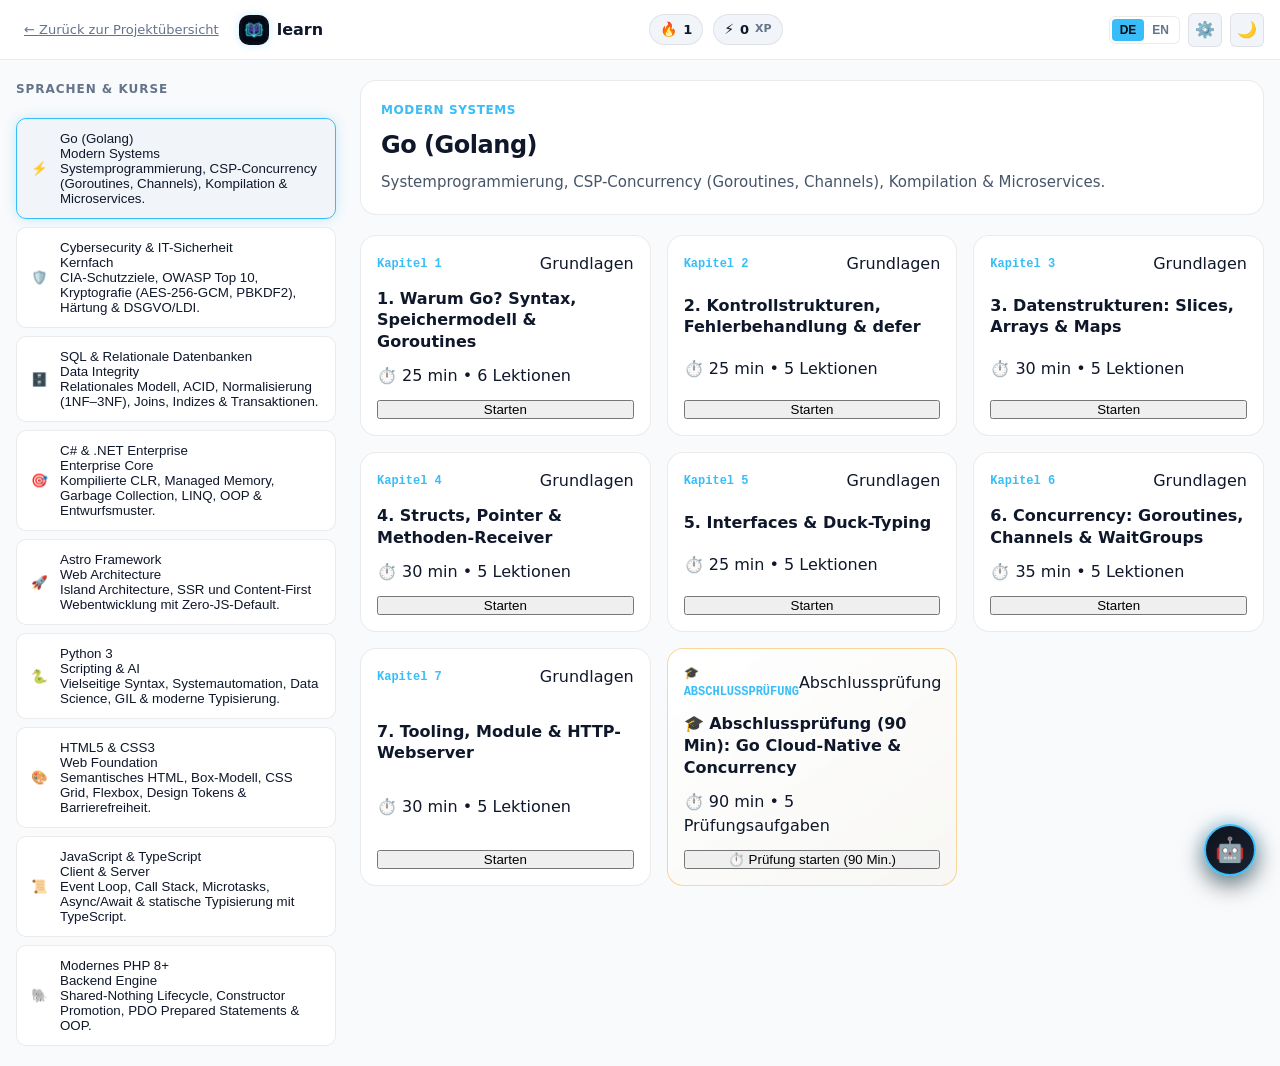
==== commit 8ca3ab95: "feat(web): add interactive compiler playground, inline code exercises, distractor feedback rationale" ====
--- a/app/index.html
+++ b/app/index.html
@@ -6,8 +6,8 @@
   <meta http-equiv="Content-Security-Policy" content="default-src 'self'; script-src 'self' 'unsafe-inline'; style-src 'self' 'unsafe-inline'; img-src 'self' data: https:; font-src 'self'; frame-src 'none'; object-src 'none'; base-uri 'self';" />
   <meta http-equiv="X-Content-Type-Options" content="nosniff" />
   <meta name="referrer" content="strict-origin-when-cross-origin" />
-  <title>learn · Interaktives IHK Web-Cockpit</title>
-  <meta name="description" content="Interaktive Open-Source Lern-App nach IHK-Standard für Go, Cybersecurity, SQL, C#, Astro, Python, HTML/CSS, JS &amp; PHP mit 90-Minuten-Prüfungen. Kein Account-Zwang, 100% werbefrei.">
+  <title>learn · Interaktives Web-Cockpit &amp; Prüfungssimulation</title>
+  <meta name="description" content="Interaktive Open-Source Lern-App für Go, Cybersecurity, SQL, C#, Astro, Python, HTML/CSS, JS &amp; PHP mit 90-Minuten-Abschlussprüfungen. Kein Account-Zwang, 100% werbefrei.">
   <link rel="icon" type="image/png" sizes="512x512" href="assets/icon.png">
   <link rel="stylesheet" href="style.css">
   <script>
--- a/app/style.css
+++ b/app/style.css
@@ -1433,3 +1433,257 @@
   margin-bottom: 4px;
 }
 
+/* ==========================================================================
+   Interactive In-Browser Compiler Playground & Bugfix Lab
+   ========================================================================== */
+.compiler-playground {
+  display: flex;
+  flex-direction: column;
+  background: var(--bg-card);
+  border: 1px solid var(--border-subtle);
+  border-radius: var(--radius-md);
+  overflow: hidden;
+  margin-top: 14px;
+  box-shadow: 0 4px 20px rgba(0, 0, 0, 0.25);
+}
+
+.compiler-topbar {
+  display: flex;
+  align-items: center;
+  justify-content: space-between;
+  background: #080a0f;
+  padding: 8px 14px;
+  border-bottom: 1px solid var(--border-subtle);
+}
+
+.compiler-tabs {
+  display: flex;
+  align-items: center;
+  gap: 8px;
+}
+
+.compiler-tab {
+  display: inline-flex;
+  align-items: center;
+  gap: 6px;
+  background: var(--bg-surface);
+  border: 1px solid var(--border-subtle);
+  border-bottom: none;
+  border-radius: 4px 4px 0 0;
+  padding: 4px 10px;
+  font-family: var(--font-mono);
+  font-size: 0.8125rem;
+  color: var(--accent-cyan);
+}
+
+.compiler-lang-badge {
+  font-size: 0.6875rem;
+  font-weight: 700;
+  color: var(--text-muted);
+  text-transform: uppercase;
+  letter-spacing: 0.05em;
+}
+
+.compiler-editor-wrap {
+  position: relative;
+  background: #0d1117;
+}
+
+.compiler-textarea {
+  width: 100%;
+  min-height: 180px;
+  background: transparent;
+  color: #f0f6fc;
+  font-family: var(--font-mono);
+  font-size: 0.875rem;
+  line-height: 1.6;
+  padding: 14px;
+  border: none;
+  outline: none;
+  resize: vertical;
+  tab-size: 4;
+  white-space: pre;
+  overflow-x: auto;
+}
+
+.compiler-textarea:focus {
+  background: rgba(13, 17, 23, 0.95);
+}
+
+.compiler-actions-bar {
+  display: flex;
+  align-items: center;
+  justify-content: space-between;
+  padding: 10px 14px;
+  background: var(--bg-surface);
+  border-top: 1px solid var(--border-subtle);
+  border-bottom: 1px solid var(--border-subtle);
+}
+
+.btn-compile {
+  display: inline-flex;
+  align-items: center;
+  gap: 8px;
+  background: #10b981;
+  color: #042f1a;
+  border: none;
+  border-radius: var(--radius-sm);
+  padding: 8px 18px;
+  font-weight: 700;
+  font-size: 0.875rem;
+  cursor: pointer;
+  transition: all 0.2s cubic-bezier(0.16, 1, 0.3, 1);
+  box-shadow: 0 2px 8px rgba(16, 185, 129, 0.25);
+}
+
+.btn-compile:hover {
+  background: #34d399;
+  transform: translateY(-1px);
+  box-shadow: 0 4px 14px rgba(16, 185, 129, 0.35);
+}
+
+.btn-compile:active {
+  transform: translateY(0);
+}
+
+.btn-reset-code {
+  background: transparent;
+  border: 1px solid var(--border-subtle);
+  color: var(--text-muted);
+  font-size: 0.8125rem;
+  padding: 6px 12px;
+  border-radius: var(--radius-sm);
+  cursor: pointer;
+  transition: color 0.15s, border-color 0.15s;
+}
+
+.btn-reset-code:hover {
+  color: var(--text-primary);
+  border-color: var(--accent-cyan);
+}
+
+/* Simulated Terminal Output */
+.compiler-terminal {
+  background: #040608;
+  padding: 12px 14px;
+  font-family: var(--font-mono);
+  font-size: 0.8125rem;
+  line-height: 1.5;
+  border-top: 1px solid var(--border-subtle);
+}
+
+.terminal-header {
+  display: flex;
+  align-items: center;
+  justify-content: space-between;
+  color: var(--text-muted);
+  font-size: 0.75rem;
+  text-transform: uppercase;
+  letter-spacing: 0.06em;
+  margin-bottom: 8px;
+  border-bottom: 1px solid rgba(255, 255, 255, 0.05);
+  padding-bottom: 4px;
+}
+
+.terminal-status-pill {
+  padding: 2px 8px;
+  border-radius: 4px;
+  font-size: 0.6875rem;
+  font-weight: 700;
+}
+
+.terminal-status-pill.success {
+  background: rgba(16, 185, 129, 0.2);
+  color: #34d399;
+}
+
+.terminal-status-pill.error {
+  background: rgba(248, 81, 73, 0.2);
+  color: #f85149;
+}
+
+.terminal-output {
+  white-space: pre-wrap;
+  word-break: break-all;
+  color: #c9d1d9;
+}
+
+.terminal-output.error {
+  color: #ff7b72;
+}
+
+.terminal-output.success {
+  color: #7ee787;
+}
+
+/* ==========================================================================
+   Inline Code Completion Slots
+   ========================================================================== */
+.inline-code-snippet {
+  background: #0d1117;
+  border: 1px solid var(--border-subtle);
+  border-radius: var(--radius-sm);
+  padding: 14px;
+  font-family: var(--font-mono);
+  font-size: 0.9375rem;
+  line-height: 1.8;
+  color: #f0f6fc;
+  margin: 12px 0;
+  overflow-x: auto;
+}
+
+.inline-code-slot {
+  display: inline-block;
+  background: var(--bg-surface);
+  border: 1px dashed var(--accent-cyan);
+  border-radius: 4px;
+  color: var(--accent-cyan);
+  font-family: var(--font-mono);
+  font-size: 0.9375rem;
+  font-weight: 700;
+  padding: 2px 8px;
+  min-width: 40px;
+  text-align: center;
+  transition: all 0.2s;
+}
+
+/* ==========================================================================
+   Distractor Feedback Banner (Option-Specific Explanation)
+   ========================================================================== */
+.feedback-banner.distractor-note {
+  background: rgba(245, 158, 11, 0.12);
+  border-left: 4px solid #f59e0b;
+  color: #f0f6fc;
+  padding: 12px 16px;
+  border-radius: var(--radius-sm);
+  font-size: 0.875rem;
+  line-height: 1.5;
+  margin-top: 14px;
+  animation: slideInUp 0.25s ease-out;
+}
+
+.feedback-banner.distractor-note strong {
+  color: #fbbf24;
+  display: flex;
+  align-items: center;
+  gap: 6px;
+  margin-bottom: 4px;
+}
+
+.option-btn.wrong {
+  border-color: #f85149 !important;
+  background: rgba(248, 81, 73, 0.15) !important;
+  animation: shake 0.3s ease-in-out;
+}
+
+@keyframes shake {
+  0%, 100% { transform: translateX(0); }
+  20%, 60% { transform: translateX(-4px); }
+  40%, 80% { transform: translateX(4px); }
+}
+
+@keyframes slideInUp {
+  from { opacity: 0; transform: translateY(6px); }
+  to { opacity: 1; transform: translateY(0); }
+}
+
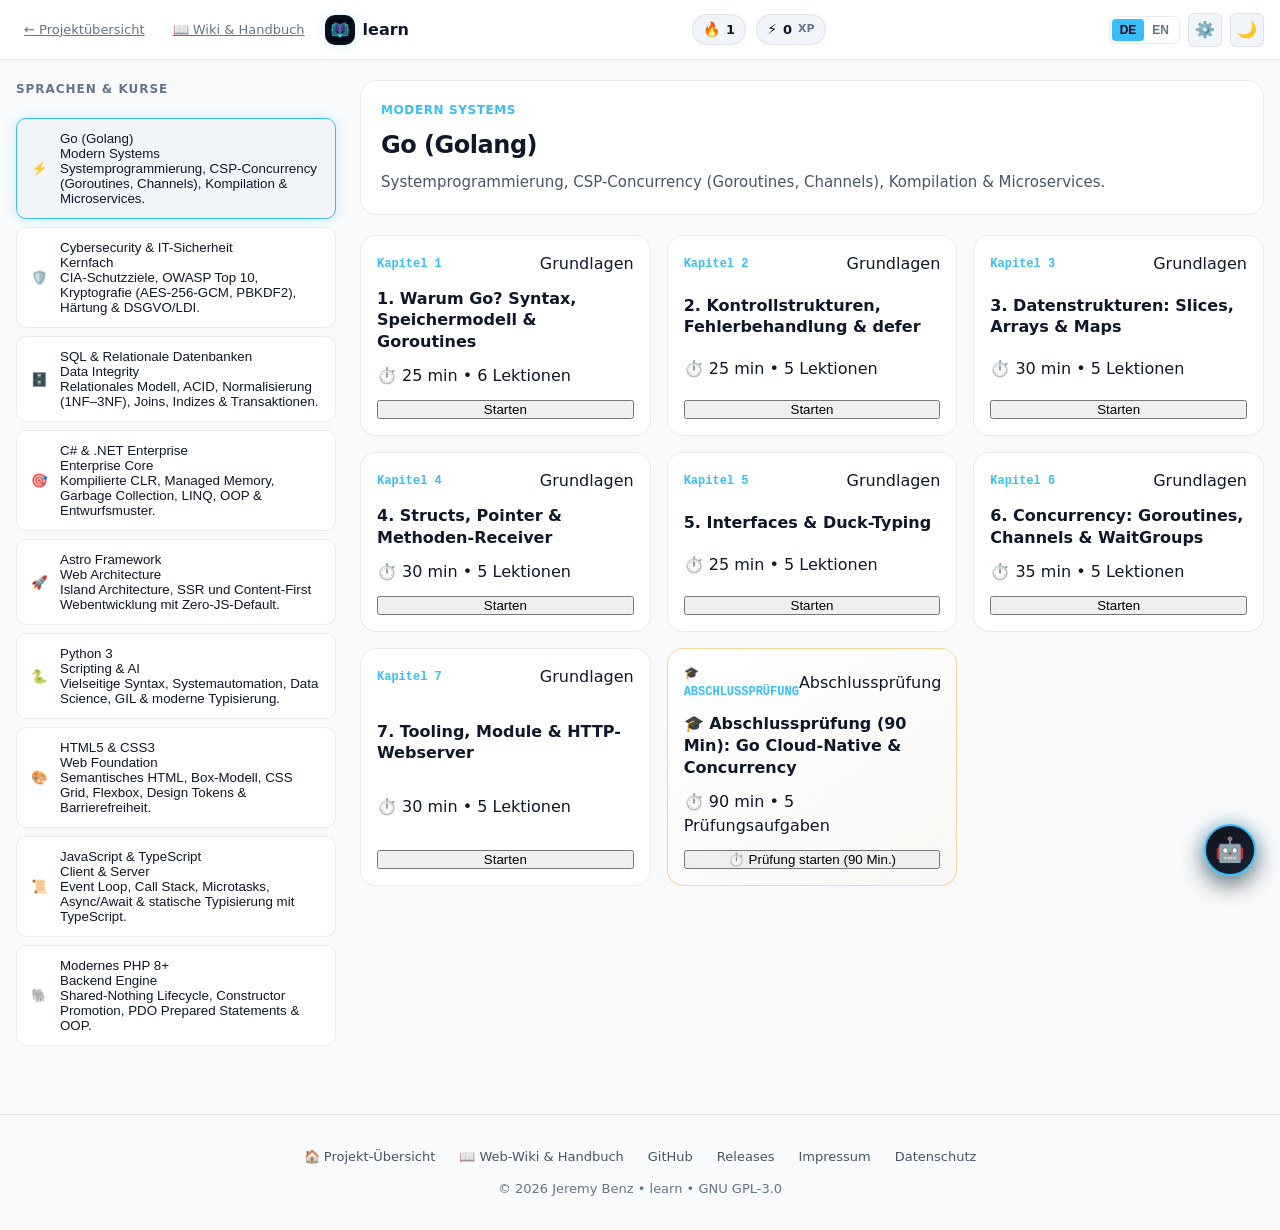
==== commit 8d6feb06: "feat(web): establish 3-web ecosystem with official web-wiki, cross-navigation, 3-branch architecture" ====
--- a/app/index.html
+++ b/app/index.html
@@ -27,8 +27,13 @@
   <header class="app-header">
     <div class="header-inner">
       <div class="brand-section">
-        <a href="../" class="back-link" title="Zurück zur Landingpage">
-          <span>← Zurück zur Projektübersicht</span>
+        <a href="../" class="back-link" title="Zurück zur Projektübersicht">
+          <span class="lang-de">← Projektübersicht</span>
+          <span class="lang-en" style="display:none;">← Project Hub</span>
+        </a>
+        <a href="../wiki/" class="back-link" title="Zum Web-Wiki &amp; Handbuch">
+          <span class="lang-de">📖 Wiki &amp; Handbuch</span>
+          <span class="lang-en" style="display:none;">📖 Wiki &amp; Manual</span>
         </a>
         <a href="index.html" class="app-brand">
           <img src="assets/icon.png" alt="learn Logo" class="app-logo" width="30" height="30">
@@ -208,6 +213,19 @@
     </div>
   </div>
 
+  <!-- APP FOOTER -->
+  <footer style="padding: 2rem 1.5rem; text-align: center; border-top: 1px solid var(--border-subtle); margin-top: 3rem; color: var(--text-muted); font-size: 0.8125rem;">
+    <div style="display: flex; justify-content: center; gap: 1.5rem; margin-bottom: 0.75rem; flex-wrap: wrap;">
+      <a href="../" style="color: var(--text-secondary); text-decoration: none;">🏠 <span class="lang-de">Projekt-Übersicht</span><span class="lang-en" style="display:none;">Project Showcase</span></a>
+      <a href="../wiki/" style="color: var(--text-secondary); text-decoration: none;">📖 <span class="lang-de">Web-Wiki &amp; Handbuch</span><span class="lang-en" style="display:none;">Web-Wiki &amp; Manual</span></a>
+      <a href="https://github.com/benzjeremy/learn" target="_blank" rel="noopener noreferrer" style="color: var(--text-secondary); text-decoration: none;">GitHub</a>
+      <a href="https://github.com/benzjeremy/learn/releases" target="_blank" rel="noopener noreferrer" style="color: var(--text-secondary); text-decoration: none;">Releases</a>
+      <a href="https://benzjeremy.github.io/impressum.html" target="_blank" rel="noopener noreferrer" style="color: var(--text-secondary); text-decoration: none;">Impressum</a>
+      <a href="https://benzjeremy.github.io/datenschutz.html" target="_blank" rel="noopener noreferrer" style="color: var(--text-secondary); text-decoration: none;">Datenschutz</a>
+    </div>
+    <p>© 2026 Jeremy Benz &bull; learn &bull; GNU GPL-3.0</p>
+  </footer>
+
   <!-- APP SCRIPT -->
   <script src="app.js"></script>
 </body>
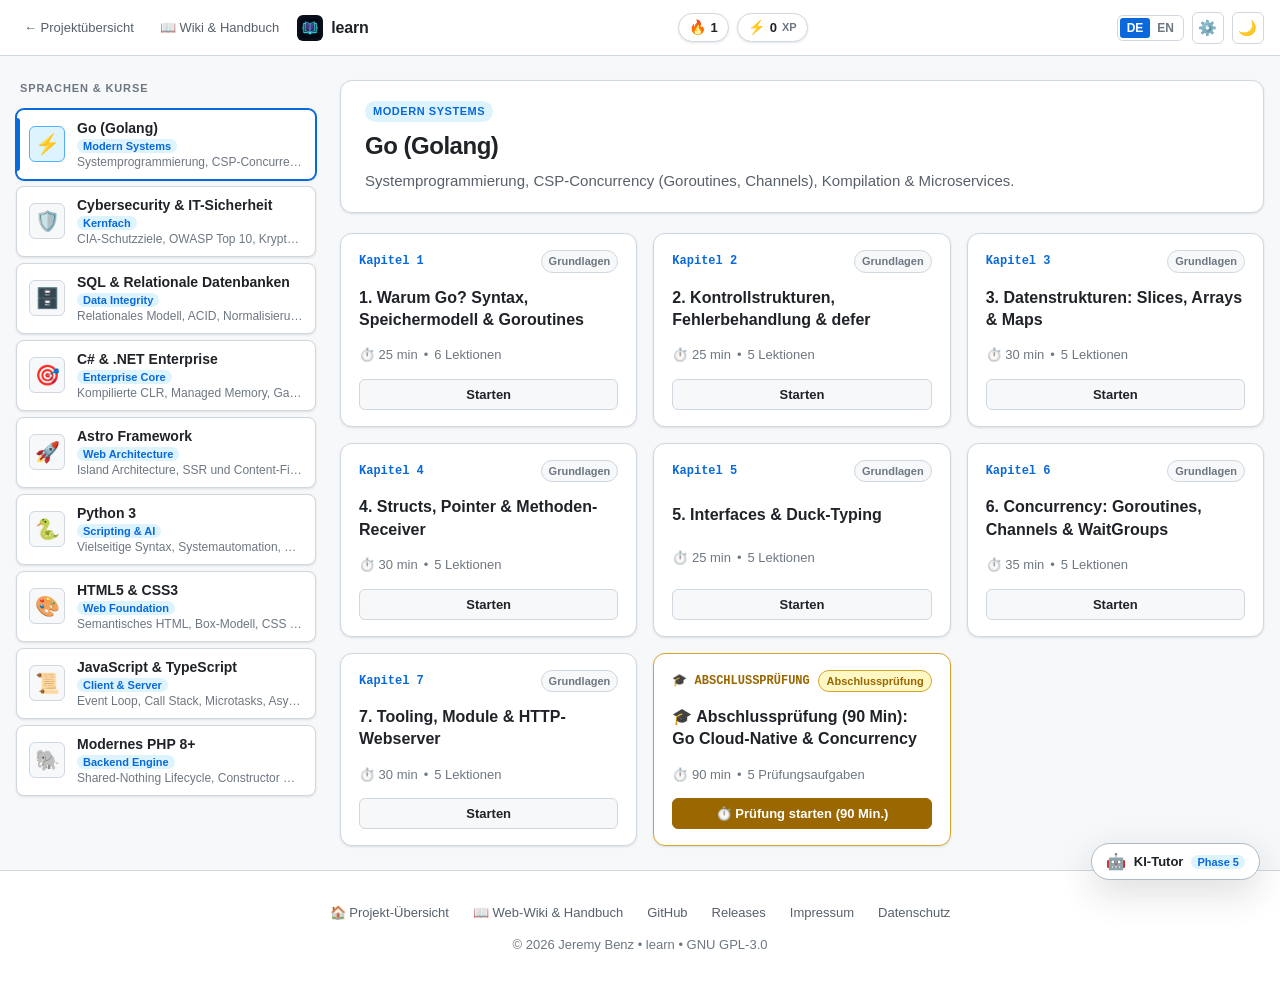
==== commit 13b18f1c: "style(app): overhaul UI with authentic engineering design tokens, WCAG AAA and remove AI slop" ====
--- a/app/index.html
+++ b/app/index.html
@@ -122,9 +122,11 @@
 
   </div>
 
-  <!-- FLOATING AI ROBOT WIDGET BUTTON -->
-  <button class="floating-robot-btn" id="robotBtn" title="KI Code-Tutor öffnen" aria-label="KI-Tutor Chat öffnen">
-    <span>🤖</span>
+  <!-- FLOATING AI ASSISTANT DOCK BUTTON -->
+  <button class="ai-assistant-dock" id="robotBtn" title="KI Code-Tutor (Vorschau)" aria-label="KI-Tutor Chat öffnen">
+    <span class="dock-icon">🤖</span>
+    <span class="dock-label"><span class="lang-de">KI-Tutor</span><span class="lang-en" style="display:none;">AI Tutor</span></span>
+    <span class="dock-status">Phase 5</span>
   </button>
 
   <!-- AI CHAT DRAWER OVERLAY -->
@@ -214,14 +216,14 @@
   </div>
 
   <!-- APP FOOTER -->
-  <footer style="padding: 2rem 1.5rem; text-align: center; border-top: 1px solid var(--border-subtle); margin-top: 3rem; color: var(--text-muted); font-size: 0.8125rem;">
+  <footer class="site-footer">
     <div style="display: flex; justify-content: center; gap: 1.5rem; margin-bottom: 0.75rem; flex-wrap: wrap;">
-      <a href="../" style="color: var(--text-secondary); text-decoration: none;">🏠 <span class="lang-de">Projekt-Übersicht</span><span class="lang-en" style="display:none;">Project Showcase</span></a>
-      <a href="../wiki/" style="color: var(--text-secondary); text-decoration: none;">📖 <span class="lang-de">Web-Wiki &amp; Handbuch</span><span class="lang-en" style="display:none;">Web-Wiki &amp; Manual</span></a>
-      <a href="https://github.com/benzjeremy/learn" target="_blank" rel="noopener noreferrer" style="color: var(--text-secondary); text-decoration: none;">GitHub</a>
-      <a href="https://github.com/benzjeremy/learn/releases" target="_blank" rel="noopener noreferrer" style="color: var(--text-secondary); text-decoration: none;">Releases</a>
-      <a href="https://benzjeremy.github.io/impressum.html" target="_blank" rel="noopener noreferrer" style="color: var(--text-secondary); text-decoration: none;">Impressum</a>
-      <a href="https://benzjeremy.github.io/datenschutz.html" target="_blank" rel="noopener noreferrer" style="color: var(--text-secondary); text-decoration: none;">Datenschutz</a>
+      <a href="../">🏠 <span class="lang-de">Projekt-Übersicht</span><span class="lang-en" style="display:none;">Project Showcase</span></a>
+      <a href="../wiki/">📖 <span class="lang-de">Web-Wiki &amp; Handbuch</span><span class="lang-en" style="display:none;">Web-Wiki &amp; Manual</span></a>
+      <a href="https://github.com/benzjeremy/learn" target="_blank" rel="noopener noreferrer">GitHub</a>
+      <a href="https://github.com/benzjeremy/learn/releases" target="_blank" rel="noopener noreferrer">Releases</a>
+      <a href="https://benzjeremy.github.io/impressum.html" target="_blank" rel="noopener noreferrer">Impressum</a>
+      <a href="https://benzjeremy.github.io/datenschutz.html" target="_blank" rel="noopener noreferrer">Datenschutz</a>
     </div>
     <p>© 2026 Jeremy Benz &bull; learn &bull; GNU GPL-3.0</p>
   </footer>
--- a/app/style.css
+++ b/app/style.css
@@ -1,57 +1,130 @@
 /* ==========================================================================
-   learn Web App - Cybernetic Dark Application Stylesheet
+   learn Web Cockpit — Authentic Engineering Design System
+   Entwickelt für Jeremy Benz (@benzjeremy) | GPL-3.0
    Strikt nach ISO/IEC 25010, WCAG AAA und Human-Centered UX
    ========================================================================== */
 
+/* Light Mode (Standard) */
 :root {
-  --bg-page: #080a0f;
-  --bg-surface: #0e121b;
-  --bg-card: #141a26;
-  --bg-card-hover: #1a2232;
-  --bg-input: #101420;
-
-  --text-primary: #f8fafc;
-  --text-secondary: #94a3b8;
-  --text-muted: #64748b;
-
-  --accent-cyan: #38bdf8;
-  --accent-cyan-glow: rgba(56, 189, 248, 0.25);
-  --accent-violet: #a855f7;
-  --accent-violet-glow: rgba(168, 85, 247, 0.25);
-  --accent-emerald: #10b981;
-  --accent-amber: #f59e0b;
-  --accent-rose: #f43f5e;
-
-  --border-subtle: rgba(255, 255, 255, 0.08);
-  --border-strong: rgba(255, 255, 255, 0.16);
-  --border-focus: #38bdf8;
-
-  --font-sans: -apple-system, BlinkMacSystemFont, "Segoe UI", Roboto, system-ui, sans-serif;
-  --font-mono: ui-monospace, SFMono-Regular, "SF Mono", Menlo, Consolas, monospace;
-
+  --bg-page: #f6f8fa;
+  --bg-surface: #ffffff;
+  --bg-card: #ffffff;
+  --bg-card-hover: #f3f4f6;
+  --bg-subtle: #f6f8fa;
+  --bg-input: #ffffff;
+  --header-bg: rgba(255, 255, 255, 0.92);
+
+  --border-subtle: #d0d7de;
+  --border-strong: #afb8c1;
+  --border-focus: #0969da;
+
+  --text-primary: #1f2328;
+  --text-secondary: #57606a;
+  --text-muted: #6e7781;
+
+  --accent-primary: #0969da;
+  --accent-primary-hover: #0550ae;
+  --accent-primary-bg: #ddf4ff;
+  --accent-primary-border: #54aeff;
+
+  --accent-cyan: #0969da;
+  --accent-cyan-glow: rgba(9, 105, 218, 0.12);
+
+  --accent-emerald: #1a7f37;
+  --accent-emerald-bg: #dafbe1;
+  --accent-emerald-border: #4ac26b;
+
+  --accent-amber: #9a6700;
+  --accent-amber-bg: #fff8c5;
+  --accent-amber-border: #d4a72c;
+
+  --accent-rose: #cf222e;
+  --accent-rose-bg: #ffebe9;
+  --accent-rose-border: #ff8182;
+
+  --accent-violet: #8250df;
+  --accent-violet-bg: #fbefff;
+  --accent-violet-border: #d2a8ff;
+
+  --code-bg: #24292f;
+  --code-text: #f0f6fc;
+  --code-border: #30363d;
+
+  --card-shadow: 0 1px 3px rgba(31, 35, 40, 0.08), 0 1px 2px rgba(31, 35, 40, 0.04);
+  --card-shadow-hover: 0 6px 18px rgba(31, 35, 40, 0.1);
+  --modal-shadow: 0 12px 36px rgba(31, 35, 40, 0.16);
+
+  --font-sans: -apple-system, BlinkMacSystemFont, "Segoe UI", Roboto, "Helvetica Neue", Arial, sans-serif;
+  --font-mono: ui-monospace, SFMono-Regular, "SF Mono", Menlo, Consolas, "Liberation Mono", monospace;
+
+  --radius-xs: 4px;
   --radius-sm: 6px;
-  --radius-md: 10px;
-  --radius-lg: 16px;
+  --radius-md: 8px;
+  --radius-lg: 12px;
   --radius-full: 9999px;
-  --shadow-card: 0 4px 20px rgba(0, 0, 0, 0.4);
-
-  --header-bg: rgba(14, 18, 27, 0.9);
-}
-
-[data-theme="light"] {
-  --bg-page: #f8fafc;
-  --bg-surface: #ffffff;
-  --bg-card: #f1f5f9;
-  --bg-card-hover: #e2e8f0;
-  --bg-input: #ffffff;
-  --text-primary: #0f172a;
-  --text-secondary: #475569;
-  --text-muted: #64748b;
-  --border-subtle: rgba(0, 0, 0, 0.08);
-  --border-strong: rgba(0, 0, 0, 0.16);
-  --header-bg: rgba(255, 255, 255, 0.92);
-}
-
+
+  --space-1: 4px;
+  --space-2: 8px;
+  --space-3: 12px;
+  --space-4: 16px;
+  --space-6: 24px;
+  --space-8: 32px;
+}
+
+/* Dark Mode */
+[data-theme="dark"] {
+  --bg-page: #0d1117;
+  --bg-surface: #161b22;
+  --bg-card: #161b22;
+  --bg-card-hover: #21262d;
+  --bg-subtle: #161b22;
+  --bg-input: #0d1117;
+  --header-bg: rgba(22, 27, 34, 0.92);
+
+  --border-subtle: #30363d;
+  --border-strong: #484f58;
+  --border-focus: #58a6ff;
+
+  --text-primary: #f0f6fc;
+  --text-secondary: #8b949e;
+  --text-muted: #6e7681;
+
+  --accent-primary: #58a6ff;
+  --accent-primary-hover: #79b8ff;
+  --accent-primary-bg: rgba(56, 139, 253, 0.15);
+  --accent-primary-border: rgba(56, 139, 253, 0.4);
+
+  --accent-cyan: #58a6ff;
+  --accent-cyan-glow: rgba(88, 166, 255, 0.15);
+
+  --accent-emerald: #3fb950;
+  --accent-emerald-bg: rgba(46, 160, 67, 0.15);
+  --accent-emerald-border: rgba(46, 160, 67, 0.4);
+
+  --accent-amber: #d29922;
+  --accent-amber-bg: rgba(187, 128, 9, 0.15);
+  --accent-amber-border: rgba(187, 128, 9, 0.4);
+
+  --accent-rose: #f85149;
+  --accent-rose-bg: rgba(248, 81, 73, 0.15);
+  --accent-rose-border: rgba(248, 81, 73, 0.4);
+
+  --accent-violet: #a371f7;
+  --accent-violet-bg: rgba(163, 113, 247, 0.15);
+  --accent-violet-border: rgba(163, 113, 247, 0.4);
+
+  --code-bg: #090d13;
+  --code-text: #f0f6fc;
+  --code-border: #30363d;
+
+  --card-shadow: 0 1px 3px rgba(0, 0, 0, 0.4);
+  --card-shadow-hover: 0 6px 20px rgba(0, 0, 0, 0.6);
+  --modal-shadow: 0 16px 48px rgba(0, 0, 0, 0.75);
+}
+
+/* ==========================================================================
+   Base & Reset
+   ========================================================================== */
 *, *::before, *::after {
   box-sizing: border-box;
   margin: 0;
@@ -67,10 +140,14 @@
   display: flex;
   flex-direction: column;
   overflow-x: hidden;
-  transition: background-color 0.25s, color 0.25s;
-}
-
-/* App Header */
+  transition: background-color 0.2s ease, color 0.2s ease;
+  -webkit-font-smoothing: antialiased;
+  -moz-osx-font-smoothing: grayscale;
+}
+
+/* ==========================================================================
+   App Header
+   ========================================================================== */
 .app-header {
   position: sticky;
   top: 0;
@@ -79,7 +156,7 @@
   backdrop-filter: blur(12px);
   -webkit-backdrop-filter: blur(12px);
   border-bottom: 1px solid var(--border-subtle);
-  height: 60px;
+  height: 56px;
   display: flex;
   align-items: center;
   padding: 0 16px;
@@ -98,22 +175,25 @@
 .brand-section {
   display: flex;
   align-items: center;
-  gap: 12px;
+  gap: 10px;
 }
 
 .back-link {
   font-size: 0.8125rem;
-  color: var(--text-muted);
+  font-weight: 500;
+  color: var(--text-secondary);
   display: inline-flex;
   align-items: center;
+  gap: 4px;
   padding: 4px 8px;
   border-radius: var(--radius-sm);
-  transition: all 0.15s;
+  text-decoration: none;
+  transition: background-color 0.15s, color 0.15s;
 }
 
 .back-link:hover {
-  color: var(--accent-cyan);
-  background: rgba(56, 189, 248, 0.1);
+  color: var(--accent-primary);
+  background: var(--accent-primary-bg);
 }
 
 .app-brand {
@@ -122,44 +202,46 @@
   gap: 8px;
   text-decoration: none;
   color: inherit;
-}
-
-.app-logo {
-  width: 30px;
-  height: 30px;
-  border-radius: var(--radius-md);
-  box-shadow: 0 0 8px var(--accent-cyan-glow);
-}
-
-.app-title {
   font-weight: 700;
   font-size: 1rem;
 }
 
-/* User Progress Badges in Header */
+.app-logo {
+  width: 26px;
+  height: 26px;
+  border-radius: var(--radius-sm);
+  object-fit: contain;
+}
+
+.app-title {
+  letter-spacing: -0.01em;
+}
+
+/* Stats Bar */
 .stats-bar {
   display: flex;
   align-items: center;
-  gap: 10px;
+  gap: 8px;
 }
 
 .stat-pill {
   display: inline-flex;
   align-items: center;
-  gap: 6px;
-  background: var(--bg-card);
+  gap: 5px;
+  background: var(--bg-surface);
   border: 1px solid var(--border-subtle);
   border-radius: var(--radius-full);
-  padding: 4px 10px;
+  padding: 3px 10px;
   font-size: 0.8125rem;
   font-weight: 600;
+  box-shadow: var(--card-shadow);
 }
 
 .stat-icon {
   font-size: 0.875rem;
 }
 
-/* Controls */
+/* Header Controls */
 .app-controls {
   display: flex;
   align-items: center;
@@ -167,22 +249,23 @@
 }
 
 .btn-icon {
-  background: var(--bg-card);
-  border: 1px solid var(--border-subtle);
-  color: var(--text-primary);
-  width: 34px;
-  height: 34px;
+  background: var(--bg-surface);
+  border: 1px solid var(--border-subtle);
+  color: var(--text-primary);
+  width: 32px;
+  height: 32px;
   border-radius: var(--radius-sm);
   display: inline-flex;
   align-items: center;
   justify-content: center;
   cursor: pointer;
-  font-size: 1rem;
+  font-size: 0.9375rem;
   transition: all 0.15s;
 }
 
 .btn-icon:hover {
-  border-color: var(--accent-cyan);
+  background: var(--bg-card-hover);
+  border-color: var(--border-strong);
 }
 
 .lang-switch {
@@ -199,18 +282,19 @@
   color: var(--text-muted);
   font-size: 0.75rem;
   font-weight: 600;
-  padding: 4px 8px;
-  border-radius: 4px;
+  padding: 3px 7px;
+  border-radius: 3px;
   cursor: pointer;
+  transition: all 0.15s;
 }
 
 .lang-btn.active {
-  background: var(--accent-cyan);
-  color: #080a0f;
+  background: var(--accent-primary);
+  color: #ffffff;
 }
 
 /* ==========================================================================
-   Main Layout: Sidebar / Courses + Content Area
+   Main Layout: Sidebar & Content Stage
    ========================================================================== */
 .app-layout {
   flex: 1;
@@ -218,7 +302,7 @@
   width: 100%;
   max-width: 1280px;
   margin: 0 auto;
-  padding: 20px 16px;
+  padding: 24px 16px;
   gap: 24px;
 }
 
@@ -230,11 +314,11 @@
 
 /* Course Sidebar */
 .course-sidebar {
-  width: 320px;
+  width: 300px;
   flex-shrink: 0;
   display: flex;
   flex-direction: column;
-  gap: 16px;
+  gap: 12px;
 }
 
 @media (max-width: 860px) {
@@ -244,52 +328,65 @@
 }
 
 .sidebar-title {
-  font-size: 0.75rem;
+  font-size: 0.6875rem;
   font-weight: 700;
   text-transform: uppercase;
   letter-spacing: 0.08em;
   color: var(--text-muted);
-  margin-bottom: 4px;
+  padding: 0 4px;
 }
 
 .course-list {
   display: flex;
   flex-direction: column;
-  gap: 8px;
+  gap: 6px;
 }
 
 .course-card-btn {
   background: var(--bg-surface);
   border: 1px solid var(--border-subtle);
   border-radius: var(--radius-md);
-  padding: 12px 14px;
+  padding: 10px 12px;
   text-align: left;
   cursor: pointer;
   display: flex;
   align-items: center;
   gap: 12px;
-  transition: all 0.15s;
+  transition: all 0.15s ease;
   color: inherit;
   width: 100%;
+  box-shadow: var(--card-shadow);
+  position: relative;
 }
 
 .course-card-btn:hover {
-  background: var(--bg-card);
+  background: var(--bg-card-hover);
   border-color: var(--border-strong);
 }
 
 .course-card-btn.active {
-  background: var(--bg-card);
-  border-color: var(--accent-cyan);
-  box-shadow: 0 0 12px var(--accent-cyan-glow);
-}
-
-.course-icon-box {
-  width: 38px;
-  height: 38px;
+  background: var(--bg-surface);
+  border-color: var(--accent-primary);
+  box-shadow: 0 0 0 1px var(--accent-primary), var(--card-shadow);
+}
+
+.course-card-btn.active::before {
+  content: "";
+  position: absolute;
+  left: 0;
+  top: 8px;
+  bottom: 8px;
+  width: 3px;
+  background: var(--accent-primary);
+  border-radius: 0 var(--radius-xs) var(--radius-xs) 0;
+}
+
+.c-card-icon {
+  width: 36px;
+  height: 36px;
   border-radius: var(--radius-sm);
-  background: rgba(56, 189, 248, 0.1);
-  color: var(--accent-cyan);
+  background: var(--bg-subtle);
+  border: 1px solid var(--border-subtle);
   display: flex;
   align-items: center;
   justify-content: center;
@@ -297,39 +394,47 @@
   flex-shrink: 0;
 }
 
-.course-card-info {
+.course-card-btn.active .c-card-icon {
+  background: var(--accent-primary-bg);
+  border-color: var(--accent-primary-border);
+}
+
+.c-card-info {
   flex: 1;
   min-width: 0;
 }
 
-.course-card-title {
-  font-weight: 700;
-  font-size: 0.9375rem;
-  display: flex;
-  align-items: center;
-  justify-content: space-between;
-}
-
-.course-badge {
+.c-card-title {
+  font-weight: 600;
+  font-size: 0.875rem;
+  color: var(--text-primary);
+  margin-bottom: 2px;
+  white-space: nowrap;
+  overflow: hidden;
+  text-overflow: ellipsis;
+}
+
+.c-card-badge {
+  display: inline-block;
   font-size: 0.6875rem;
   font-weight: 600;
-  padding: 2px 6px;
+  color: var(--accent-primary);
+  background: var(--accent-primary-bg);
+  padding: 1px 6px;
   border-radius: var(--radius-full);
-  background: rgba(255, 255, 255, 0.06);
-  color: var(--text-secondary);
-}
-
-.course-card-desc {
+  margin-bottom: 2px;
+}
+
+.c-card-desc {
   font-size: 0.75rem;
   color: var(--text-muted);
   white-space: nowrap;
   overflow: hidden;
   text-overflow: ellipsis;
-  margin-top: 2px;
 }
 
 /* ==========================================================================
-   Content Stage: Chapters & Active Lesson View
+   Content Stage
    ========================================================================== */
 .content-stage {
   flex: 1;
@@ -343,38 +448,46 @@
   background: var(--bg-surface);
   border: 1px solid var(--border-subtle);
   border-radius: var(--radius-lg);
-  padding: 20px;
-  display: flex;
-  flex-direction: column;
-  gap: 8px;
+  padding: 20px 24px;
+  box-shadow: var(--card-shadow);
+  display: flex;
+  flex-direction: column;
+  gap: 6px;
 }
 
 .stage-badge {
   display: inline-flex;
   align-items: center;
-  gap: 6px;
-  font-size: 0.75rem;
+  align-self: flex-start;
+  font-size: 0.6875rem;
   font-weight: 700;
-  color: var(--accent-cyan);
+  color: var(--accent-primary);
+  background: var(--accent-primary-bg);
+  padding: 2px 8px;
+  border-radius: var(--radius-full);
   text-transform: uppercase;
   letter-spacing: 0.05em;
 }
 
 .stage-title {
   font-size: 1.5rem;
-  font-weight: 800;
+  font-weight: 700;
+  color: var(--text-primary);
   letter-spacing: -0.02em;
 }
 
 .stage-desc {
   color: var(--text-secondary);
   font-size: 0.9375rem;
-}
-
-/* Non-Linear Chapter Grid */
+  line-height: 1.5;
+}
+
+/* ==========================================================================
+   Chapter Grid & Cards
+   ========================================================================== */
 .chapter-grid {
   display: grid;
-  grid-template-columns: repeat(auto-fill, minmax(260px, 1fr));
+  grid-template-columns: repeat(auto-fill, minmax(280px, 1fr));
   gap: 16px;
 }
 
@@ -382,65 +495,130 @@
   background: var(--bg-surface);
   border: 1px solid var(--border-subtle);
   border-radius: var(--radius-lg);
-  padding: 16px;
-  cursor: pointer;
+  padding: 16px 18px;
   display: flex;
   flex-direction: column;
   justify-content: space-between;
-  gap: 12px;
-  transition: transform 0.15s, border-color 0.15s, box-shadow 0.15s;
-  min-height: 140px;
+  gap: 14px;
+  box-shadow: var(--card-shadow);
+  transition: transform 0.15s ease, border-color 0.15s ease, box-shadow 0.15s ease;
+  min-height: 160px;
 }
 
 .chapter-card:hover {
   transform: translateY(-2px);
-  border-color: var(--accent-cyan);
-  box-shadow: 0 8px 24px rgba(0, 0, 0, 0.4);
-}
-
-.chapter-card.completed {
-  border-color: rgba(16, 185, 129, 0.4);
+  border-color: var(--border-strong);
+  box-shadow: var(--card-shadow-hover);
+}
+
+.chapter-card.exam-card {
+  border: 1px solid var(--accent-amber-border);
+  background: var(--bg-surface);
 }
 
 .chapter-card-header {
   display: flex;
   align-items: center;
   justify-content: space-between;
+  gap: 8px;
 }
 
 .chapter-number {
   font-size: 0.75rem;
   font-family: var(--font-mono);
-  color: var(--accent-cyan);
   font-weight: 700;
-}
-
-.chapter-status {
-  font-size: 0.8125rem;
+  color: var(--accent-primary);
+}
+
+.chapter-card.exam-card .chapter-number {
+  color: var(--accent-amber);
+}
+
+.chapter-level-pill {
+  font-size: 0.6875rem;
+  font-weight: 600;
+  padding: 2px 7px;
+  border-radius: var(--radius-full);
+  background: var(--bg-subtle);
+  color: var(--text-muted);
+  border: 1px solid var(--border-subtle);
+}
+
+.chapter-level-pill.pill-exam {
+  background: var(--accent-amber-bg);
+  color: var(--accent-amber);
+  border-color: var(--accent-amber-border);
 }
 
 .chapter-title {
   font-size: 1rem;
-  font-weight: 700;
-  line-height: 1.35;
-}
-
-.chapter-footer {
-  display: flex;
-  align-items: center;
-  justify-content: space-between;
-  font-size: 0.75rem;
+  font-weight: 600;
+  color: var(--text-primary);
+  line-height: 1.4;
+}
+
+.chapter-meta {
+  display: flex;
+  align-items: center;
+  gap: 6px;
+  font-size: 0.8125rem;
   color: var(--text-muted);
 }
 
-.btn-start-chapter {
-  background: var(--bg-card);
-  border: 1px solid var(--border-subtle);
-  color: var(--accent-cyan);
-  font-size: 0.75rem;
-  font-weight: 600;
-  padding: 4px 10px;
-  border-radius: var(--radius-full);
+.completed-check {
+  color: var(--accent-emerald);
+  font-weight: 600;
+}
+
+.chapter-exam-score-pill {
+  background: var(--accent-emerald-bg);
+  color: var(--accent-emerald);
+  border: 1px solid var(--accent-emerald-border);
+  border-radius: var(--radius-sm);
+  padding: 4px 8px;
+  font-size: 0.8125rem;
+  font-weight: 600;
+  text-align: center;
+}
+
+.btn-card {
+  display: inline-flex;
+  align-items: center;
+  justify-content: center;
+  gap: 6px;
+  background: var(--bg-page);
+  border: 1px solid var(--border-subtle);
+  color: var(--text-primary);
+  font-size: 0.8125rem;
+  font-weight: 600;
+  padding: 7px 12px;
+  border-radius: var(--radius-sm);
+  cursor: pointer;
+  text-decoration: none;
+  transition: all 0.15s ease;
+  width: 100%;
+}
+
+.btn-card:hover {
+  background: var(--bg-card-hover);
+  border-color: var(--border-strong);
+}
+
+.btn-card.highlight {
+  background: var(--accent-primary);
+  border-color: var(--accent-primary);
+  color: #ffffff;
+}
+
+.btn-card.highlight:hover {
+  background: var(--accent-primary-hover);
+  border-color: var(--accent-primary-hover);
+}
+
+.chapter-card.exam-card .btn-card.highlight {
+  background: var(--accent-amber);
+  border-color: var(--accent-amber);
+  color: #ffffff;
 }
 
 /* ==========================================================================
@@ -454,7 +632,7 @@
   display: flex;
   flex-direction: column;
   gap: 20px;
-  box-shadow: var(--shadow-card);
+  box-shadow: var(--card-shadow);
 }
 
 .player-header {
@@ -468,66 +646,105 @@
 
 .player-close-btn {
   background: transparent;
-  border: none;
+  border: 1px solid var(--border-subtle);
   color: var(--text-muted);
   cursor: pointer;
-  font-size: 1.25rem;
-  padding: 4px 8px;
+  font-size: 0.9375rem;
+  width: 30px;
+  height: 30px;
+  display: inline-flex;
+  align-items: center;
+  justify-content: center;
   border-radius: var(--radius-sm);
-  transition: color 0.15s;
+  transition: all 0.15s;
 }
 
 .player-close-btn:hover {
   color: var(--text-primary);
-}
-
-/* Progress bar */
+  background: var(--bg-card-hover);
+  border-color: var(--border-strong);
+}
+
 .progress-container {
   flex: 1;
-  height: 8px;
-  background: var(--bg-input);
+  height: 6px;
+  background: var(--bg-page);
   border-radius: var(--radius-full);
   overflow: hidden;
+  border: 1px solid var(--border-subtle);
 }
 
 .progress-bar-fill {
   height: 100%;
   width: 0%;
-  background: linear-gradient(90deg, var(--accent-cyan), var(--accent-emerald));
+  background: var(--accent-primary);
+  border-radius: var(--radius-full);
   transition: width 0.3s ease;
 }
 
-/* Concept Section */
+/* Concept Box */
 .concept-box {
   display: flex;
   flex-direction: column;
   gap: 16px;
+  max-width: 75ch;
 }
 
 .concept-title {
   font-size: 1.25rem;
   font-weight: 700;
+  color: var(--text-primary);
 }
 
 .concept-body {
-  font-size: 1rem;
+  font-size: 0.9375rem;
   color: var(--text-secondary);
-  line-height: 1.65;
-}
-
+  line-height: 1.7;
+}
+
+.concept-body p {
+  margin-bottom: 12px;
+}
+
+.concept-body ul, .concept-body ol {
+  margin-left: 20px;
+  margin-bottom: 12px;
+}
+
+.concept-body li {
+  margin-bottom: 6px;
+}
+
+.concept-body strong {
+  color: var(--text-primary);
+}
+
+.concept-body code {
+  font-family: var(--font-mono);
+  font-size: 0.8125rem;
+  background: var(--bg-page);
+  border: 1px solid var(--border-subtle);
+  padding: 2px 6px;
+  border-radius: var(--radius-xs);
+  color: var(--accent-primary);
+}
+
+/* Code Block Container */
 .code-block-container {
   position: relative;
-  background: #05070a;
-  border: 1px solid var(--border-strong);
+  background: var(--code-bg);
+  border: 1px solid var(--code-border);
   border-radius: var(--radius-md);
   padding: 16px;
   font-family: var(--font-mono);
   font-size: 0.875rem;
+  line-height: 1.6;
   overflow-x: auto;
-  color: #e2e8f0;
-}
-
-/* Quiz Option Cards */
+  color: var(--code-text);
+  box-shadow: var(--card-shadow);
+}
+
+/* Quiz Box */
 .quiz-box {
   display: flex;
   flex-direction: column;
@@ -535,8 +752,10 @@
 }
 
 .quiz-prompt {
-  font-size: 1.125rem;
-  font-weight: 600;
+  font-size: 1.0625rem;
+  font-weight: 600;
+  color: var(--text-primary);
+  line-height: 1.5;
 }
 
 .options-grid {
@@ -546,18 +765,19 @@
 }
 
 .option-btn {
-  background: var(--bg-card);
+  background: var(--bg-surface);
   border: 1px solid var(--border-subtle);
   border-radius: var(--radius-md);
-  padding: 14px 16px;
+  padding: 12px 16px;
   text-align: left;
   cursor: pointer;
   color: var(--text-primary);
   font-size: 0.9375rem;
   display: flex;
-  align-items: center;
+  align-items: flex-start;
   gap: 12px;
-  transition: all 0.15s;
+  transition: all 0.15s ease;
+  box-shadow: var(--card-shadow);
 }
 
 .option-btn:hover {
@@ -566,18 +786,54 @@
 }
 
 .option-btn.selected {
-  border-color: var(--accent-cyan);
-  background: rgba(56, 189, 248, 0.08);
+  border-color: var(--accent-primary);
+  background: var(--accent-primary-bg);
+  box-shadow: 0 0 0 1px var(--accent-primary);
 }
 
 .option-btn.correct {
+  border-color: var(--accent-emerald-border);
+  background: var(--accent-emerald-bg);
+  box-shadow: 0 0 0 1px var(--accent-emerald);
+}
+
+.option-btn.wrong {
+  border-color: var(--accent-rose-border);
+  background: var(--accent-rose-bg);
+  box-shadow: 0 0 0 1px var(--accent-rose);
+}
+
+.option-indicator {
+  width: 22px;
+  height: 22px;
+  border-radius: var(--radius-full);
+  border: 1px solid var(--border-subtle);
+  background: var(--bg-page);
+  display: flex;
+  align-items: center;
+  justify-content: center;
+  font-size: 0.75rem;
+  font-weight: 700;
+  flex-shrink: 0;
+  margin-top: 1px;
+}
+
+.option-btn.selected .option-indicator {
+  border-color: var(--accent-primary);
+  background: var(--accent-primary);
+  color: #ffffff;
+}
+
+.option-btn.correct .option-indicator {
   border-color: var(--accent-emerald);
-  background: rgba(16, 185, 129, 0.12);
-}
-
-.option-btn.wrong {
+  background: var(--accent-emerald);
+  color: #ffffff;
+}
+
+.option-btn.wrong .option-indicator {
   border-color: var(--accent-rose);
-  background: rgba(244, 63, 94, 0.12);
+  background: var(--accent-rose);
+  color: #ffffff;
 }
 
 /* Feedback Banner */
@@ -587,92 +843,270 @@
   display: flex;
   flex-direction: column;
   gap: 6px;
-  font-size: 0.9375rem;
+  font-size: 0.875rem;
+  line-height: 1.5;
 }
 
 .feedback-banner.success {
-  background: rgba(16, 185, 129, 0.15);
-  border: 1px solid var(--accent-emerald);
-  color: #34d399;
+  background: var(--accent-emerald-bg);
+  border: 1px solid var(--accent-emerald-border);
+  color: var(--accent-emerald);
 }
 
 .feedback-banner.error {
-  background: rgba(244, 63, 94, 0.15);
-  border: 1px solid var(--accent-rose);
-  color: #fb7185;
-}
-
+  background: var(--accent-rose-bg);
+  border: 1px solid var(--accent-rose-border);
+  color: var(--accent-rose);
+}
+
+.feedback-title {
+  font-weight: 700;
+  display: flex;
+  align-items: center;
+  gap: 6px;
+}
+
+.feedback-desc {
+  color: var(--text-primary);
+}
+
+/* Player Actions */
 .player-actions {
   display: flex;
   align-items: center;
   justify-content: flex-end;
   gap: 12px;
-  margin-top: 10px;
+  border-top: 1px solid var(--border-subtle);
+  padding-top: 16px;
 }
 
 .btn-action {
-  background: var(--accent-cyan);
-  color: #080a0f;
-  font-weight: 700;
+  display: inline-flex;
+  align-items: center;
+  justify-content: center;
+  gap: 6px;
+  background: var(--accent-primary);
+  color: #ffffff;
+  border: 1px solid var(--accent-primary);
+  padding: 8px 18px;
+  border-radius: var(--radius-sm);
+  font-size: 0.875rem;
+  font-weight: 600;
+  cursor: pointer;
+  transition: all 0.15s ease;
+}
+
+.btn-action:hover {
+  background: var(--accent-primary-hover);
+  border-color: var(--accent-primary-hover);
+}
+
+.btn-action.secondary {
+  background: var(--bg-surface);
+  border-color: var(--border-subtle);
+  color: var(--text-primary);
+}
+
+.btn-action.secondary:hover {
+  background: var(--bg-card-hover);
+  border-color: var(--border-strong);
+}
+
+/* ==========================================================================
+   Interactive Compiler Lab & Sandbox
+   ========================================================================== */
+.compiler-lab-container {
+  display: flex;
+  flex-direction: column;
+  gap: 14px;
+}
+
+.compiler-instruction {
   font-size: 0.9375rem;
-  padding: 12px 24px;
+  color: var(--text-secondary);
+  line-height: 1.6;
+}
+
+.compiler-editor-wrap {
+  border: 1px solid var(--code-border);
   border-radius: var(--radius-md);
+  overflow: hidden;
+  background: var(--code-bg);
+  box-shadow: var(--card-shadow);
+}
+
+.compiler-editor-header {
+  padding: 8px 14px;
+  background: rgba(0, 0, 0, 0.25);
+  border-bottom: 1px solid var(--code-border);
+  display: flex;
+  align-items: center;
+  justify-content: space-between;
+  font-size: 0.75rem;
+  font-family: var(--font-mono);
+  color: var(--text-muted);
+}
+
+.compiler-textarea {
+  width: 100%;
+  min-height: 140px;
+  background: transparent;
   border: none;
+  color: var(--code-text);
+  font-family: var(--font-mono);
+  font-size: 0.875rem;
+  line-height: 1.6;
+  padding: 14px;
+  resize: vertical;
+  outline: none;
+}
+
+.compiler-console-wrap {
+  background: var(--code-bg);
+  border: 1px solid var(--code-border);
+  border-radius: var(--radius-md);
+  padding: 12px 14px;
+  font-family: var(--font-mono);
+  font-size: 0.8125rem;
+  min-height: 80px;
+  color: var(--code-text);
+}
+
+.console-header {
+  font-size: 0.6875rem;
+  text-transform: uppercase;
+  letter-spacing: 0.05em;
+  color: var(--text-muted);
+  margin-bottom: 6px;
+}
+
+.console-output {
+  white-space: pre-wrap;
+  word-break: break-all;
+  line-height: 1.5;
+}
+
+.console-output.success {
+  color: var(--accent-emerald);
+}
+
+.console-output.error {
+  color: var(--accent-rose);
+}
+
+/* ==========================================================================
+   Exam Mode Sticky Bar & Navigator
+   ========================================================================== */
+.exam-timer-bar {
+  background: var(--accent-amber-bg);
+  border: 1px solid var(--accent-amber-border);
+  border-radius: var(--radius-md);
+  padding: 10px 16px;
+  display: flex;
+  align-items: center;
+  justify-content: space-between;
+  gap: 12px;
+  font-weight: 600;
+  color: var(--accent-amber);
+  font-size: 0.875rem;
+}
+
+.exam-nav-pills {
+  display: flex;
+  gap: 6px;
+  flex-wrap: wrap;
+  margin: 12px 0;
+}
+
+.exam-nav-pill {
+  width: 32px;
+  height: 32px;
+  border-radius: var(--radius-sm);
+  border: 1px solid var(--border-subtle);
+  background: var(--bg-surface);
+  color: var(--text-primary);
+  font-size: 0.8125rem;
+  font-weight: 600;
+  display: inline-flex;
+  align-items: center;
+  justify-content: center;
   cursor: pointer;
   transition: all 0.15s;
 }
 
-.btn-action:hover {
-  box-shadow: 0 4px 16px var(--accent-cyan-glow);
+.exam-nav-pill:hover {
+  background: var(--bg-card-hover);
+}
+
+.exam-nav-pill.active {
+  border-color: var(--accent-primary);
+  background: var(--accent-primary);
+  color: #ffffff;
+}
+
+.exam-nav-pill.answered {
+  border-color: var(--accent-emerald-border);
+  background: var(--accent-emerald-bg);
+  color: var(--accent-emerald);
 }
 
 /* ==========================================================================
-   Floating AI Robot Widget & Chat Drawer
+   AI Code Tutor Dock & Chat Drawer
    ========================================================================== */
-.floating-robot-btn {
+.ai-assistant-dock {
   position: fixed;
-  bottom: 24px;
-  right: 24px;
+  bottom: 20px;
+  right: 20px;
   z-index: 100;
-  width: 52px;
-  height: 52px;
+  display: inline-flex;
+  align-items: center;
+  gap: 8px;
+  background: var(--bg-surface);
+  border: 1px solid var(--border-strong);
   border-radius: var(--radius-full);
-  background: linear-gradient(135deg, #0e121b 0%, #1a2232 100%);
-  border: 2px solid var(--accent-cyan);
-  box-shadow: 0 0 16px rgba(56, 189, 248, 0.4), 0 8px 24px rgba(0, 0, 0, 0.6);
+  padding: 8px 14px;
   cursor: pointer;
-  display: flex;
-  align-items: center;
-  justify-content: center;
-  font-size: 1.5rem;
-  transition: transform 0.2s ease, box-shadow 0.2s ease;
-  animation: pulse-glow 3s infinite ease-in-out;
-}
-
-.floating-robot-btn:hover {
-  transform: scale(1.1);
-  box-shadow: 0 0 24px rgba(56, 189, 248, 0.7);
-}
-
-@keyframes pulse-glow {
-  0%, 100% { box-shadow: 0 0 14px rgba(56, 189, 248, 0.4); }
-  50% { box-shadow: 0 0 22px rgba(168, 85, 247, 0.55); }
-}
-
-/* Chat Drawer Backdrop & Modal */
+  box-shadow: var(--modal-shadow);
+  color: var(--text-primary);
+  font-family: var(--font-sans);
+  font-size: 0.8125rem;
+  font-weight: 600;
+  transition: all 0.15s ease;
+}
+
+.ai-assistant-dock:hover {
+  background: var(--bg-card-hover);
+  border-color: var(--accent-primary);
+  transform: translateY(-1px);
+}
+
+.dock-icon {
+  font-size: 1rem;
+}
+
+.dock-status {
+  font-size: 0.6875rem;
+  font-weight: 600;
+  color: var(--accent-primary);
+  background: var(--accent-primary-bg);
+  padding: 1px 6px;
+  border-radius: var(--radius-full);
+}
+
+/* Drawer Backdrop & Window */
 .drawer-backdrop {
   position: fixed;
   inset: 0;
-  background: rgba(0, 0, 0, 0.65);
-  backdrop-filter: blur(6px);
-  -webkit-backdrop-filter: blur(6px);
+  background: rgba(0, 0, 0, 0.5);
+  backdrop-filter: blur(4px);
+  -webkit-backdrop-filter: blur(4px);
   z-index: 200;
   display: flex;
   align-items: flex-end;
   justify-content: flex-end;
   opacity: 0;
   pointer-events: none;
-  transition: opacity 0.25s ease;
+  transition: opacity 0.2s ease;
 }
 
 .drawer-backdrop.open {
@@ -682,19 +1116,19 @@
 
 .ai-chat-drawer {
   width: 100%;
-  max-width: 420px;
-  height: 560px;
-  max-height: 85vh;
-  margin: 0 24px 24px 0;
+  max-width: 400px;
+  height: 520px;
+  max-height: 80vh;
+  margin: 0 20px 20px 0;
   background: var(--bg-surface);
   border: 1px solid var(--border-strong);
   border-radius: var(--radius-lg);
-  box-shadow: 0 12px 40px rgba(0, 0, 0, 0.7);
+  box-shadow: var(--modal-shadow);
   display: flex;
   flex-direction: column;
   overflow: hidden;
-  transform: translateY(20px);
-  transition: transform 0.25s cubic-bezier(0.16, 1, 0.3, 1);
+  transform: translateY(12px);
+  transition: transform 0.2s cubic-bezier(0.16, 1, 0.3, 1);
 }
 
 .drawer-backdrop.open .ai-chat-drawer {
@@ -711,8 +1145,8 @@
 }
 
 .drawer-header {
-  padding: 14px 16px;
-  background: var(--bg-card);
+  padding: 12px 16px;
+  background: var(--bg-surface);
   border-bottom: 1px solid var(--border-subtle);
   display: flex;
   align-items: center;
@@ -722,7 +1156,7 @@
 .drawer-header-brand {
   display: flex;
   align-items: center;
-  gap: 10px;
+  gap: 8px;
 }
 
 .drawer-title {
@@ -733,21 +1167,22 @@
 .status-badge-dev {
   font-size: 0.6875rem;
   font-weight: 600;
-  padding: 2px 8px;
+  color: var(--accent-amber);
+  background: var(--accent-amber-bg);
+  border: 1px solid var(--accent-amber-border);
+  padding: 1px 6px;
   border-radius: var(--radius-full);
-  background: rgba(245, 158, 11, 0.15);
-  color: var(--accent-amber);
-  border: 1px solid rgba(245, 158, 11, 0.3);
 }
 
 .drawer-close {
   background: transparent;
   border: none;
   color: var(--text-muted);
-  font-size: 1.25rem;
   cursor: pointer;
-  padding: 2px 6px;
-  border-radius: 4px;
+  font-size: 1rem;
+  padding: 4px 8px;
+  border-radius: var(--radius-sm);
+  transition: color 0.15s;
 }
 
 .drawer-close:hover {
@@ -756,77 +1191,64 @@
 
 .drawer-body {
   flex: 1;
-  padding: 20px 16px;
+  padding: 16px;
   overflow-y: auto;
   display: flex;
   flex-direction: column;
-  gap: 16px;
+  gap: 12px;
 }
 
 .bot-greeting-card {
-  background: var(--bg-card);
+  background: var(--bg-page);
   border: 1px solid var(--border-subtle);
   border-radius: var(--radius-md);
   padding: 16px;
   display: flex;
-  gap: 14px;
+  gap: 12px;
 }
 
 .bot-avatar-large {
-  font-size: 2rem;
-  width: 48px;
-  height: 48px;
-  background: rgba(56, 189, 248, 0.1);
-  border-radius: var(--radius-full);
-  display: flex;
-  align-items: center;
-  justify-content: center;
+  font-size: 1.75rem;
   flex-shrink: 0;
 }
 
 .bot-msg-content {
   font-size: 0.875rem;
+  color: var(--text-secondary);
   line-height: 1.6;
-  color: var(--text-secondary);
 }
 
 .bot-msg-content p {
   margin-bottom: 8px;
 }
 
-.bot-msg-content p:last-child {
-  margin-bottom: 0;
-}
-
 .drawer-footer {
   padding: 12px 16px;
-  background: var(--bg-card);
+  background: var(--bg-surface);
   border-top: 1px solid var(--border-subtle);
-  display: flex;
-  align-items: center;
-  gap: 8px;
 }
 
 .drawer-input-disabled {
-  flex: 1;
-  background: var(--bg-input);
-  border: 1px solid var(--border-subtle);
-  border-radius: var(--radius-md);
-  padding: 10px 12px;
+  width: 100%;
+  background: var(--bg-page);
+  border: 1px solid var(--border-subtle);
+  border-radius: var(--radius-sm);
+  padding: 8px 12px;
   font-size: 0.8125rem;
   color: var(--text-muted);
   cursor: not-allowed;
 }
 
 /* ==========================================================================
-   Settings Modal
+   Modals (Settings & Feedback)
    ========================================================================== */
 .modal-overlay {
   position: fixed;
   inset: 0;
-  background: rgba(0, 0, 0, 0.65);
-  backdrop-filter: blur(6px);
-  z-index: 300;
+  background: rgba(0, 0, 0, 0.5);
+  backdrop-filter: blur(4px);
+  -webkit-backdrop-filter: blur(4px);
+  z-index: 250;
   display: flex;
   align-items: center;
   justify-content: center;
@@ -842,14 +1264,15 @@
 }
 
 .modal-window {
+  width: 100%;
+  max-width: 480px;
   background: var(--bg-surface);
   border: 1px solid var(--border-strong);
   border-radius: var(--radius-lg);
-  width: 100%;
-  max-width: 460px;
-  box-shadow: 0 12px 40px rgba(0, 0, 0, 0.7);
-  display: flex;
-  flex-direction: column;
+  box-shadow: var(--modal-shadow);
+  display: flex;
+  flex-direction: column;
+  overflow: hidden;
 }
 
 .modal-header {
@@ -861,44 +1284,47 @@
 }
 
 .modal-title {
-  font-size: 1.125rem;
+  font-size: 1.0625rem;
   font-weight: 700;
+  color: var(--text-primary);
 }
 
 .modal-body {
   padding: 20px;
   display: flex;
   flex-direction: column;
-  gap: 18px;
+  gap: 16px;
 }
 
 .setting-item {
   display: flex;
   flex-direction: column;
-  gap: 6px;
+  gap: 4px;
 }
 
 .setting-label {
-  font-size: 0.875rem;
-  font-weight: 600;
   display: flex;
   align-items: center;
   justify-content: space-between;
+  font-size: 0.9375rem;
+  font-weight: 600;
+  color: var(--text-primary);
+  cursor: pointer;
 }
 
 .setting-desc {
-  font-size: 0.75rem;
+  font-size: 0.8125rem;
   color: var(--text-muted);
 }
 
 .setting-input {
-  background: var(--bg-input);
+  background: var(--bg-page);
   border: 1px solid var(--border-subtle);
   border-radius: var(--radius-sm);
-  padding: 6px 10px;
+  padding: 4px 8px;
   color: var(--text-primary);
   font-family: inherit;
-  font-size: 0.875rem;
+  font-size: 0.8125rem;
 }
 
 .modal-footer {
@@ -910,780 +1336,24 @@
 }
 
 /* ==========================================================================
-   🏛️ 90-MINUTE IHK EXAM MODE & REVIEW STYLING
+   Footer
    ========================================================================== */
-.chapter-card.exam-card {
-  border-color: rgba(245, 158, 11, 0.4);
-  background: linear-gradient(145deg, var(--bg-surface), rgba(245, 158, 11, 0.03));
-}
-
-.chapter-card.exam-card:hover {
-  border-color: #f59e0b;
-  box-shadow: 0 8px 28px rgba(245, 158, 11, 0.2);
-}
-
-.status-exam {
-  background: rgba(245, 158, 11, 0.15);
-  color: #f59e0b;
-  font-weight: 700;
-  padding: 3px 8px;
-  border-radius: var(--radius-full);
-  border: 1px solid rgba(245, 158, 11, 0.3);
-}
-
-.exam-runner-container {
-  background: var(--bg-surface);
-  border: 1px solid var(--border-subtle);
-  border-radius: var(--radius-lg);
-  padding: 24px;
-  display: flex;
-  flex-direction: column;
-  gap: 20px;
-  box-shadow: var(--shadow-card);
-  min-height: 520px;
-}
-
-.exam-header-bar {
-  display: flex;
-  align-items: center;
-  justify-content: space-between;
-  flex-wrap: wrap;
-  gap: 12px;
-  padding-bottom: 16px;
-  border-bottom: 1px solid var(--border-subtle);
-}
-
-.exam-badge-group {
-  display: flex;
-  align-items: center;
-  gap: 10px;
-}
-
-.badge-ihk {
-  background: rgba(245, 158, 11, 0.18);
-  color: #f59e0b;
-  font-weight: 800;
-  font-size: 0.75rem;
-  padding: 4px 10px;
-  border-radius: var(--radius-full);
-  letter-spacing: 0.05em;
-  border: 1px solid rgba(245, 158, 11, 0.35);
-}
-
-.exam-course-label {
-  font-size: 0.875rem;
-  font-weight: 600;
-  color: var(--text-secondary);
-}
-
-.exam-timer-box {
-  display: inline-flex;
-  align-items: center;
-  gap: 8px;
-  background: var(--bg-card);
-  padding: 6px 14px;
-  border-radius: var(--radius-full);
-  border: 1px solid var(--border-subtle);
-}
-
-.timer-icon {
-  font-size: 1.1rem;
-}
-
-.exam-timer {
-  font-family: var(--font-mono);
-  font-size: 1.125rem;
-  font-weight: 800;
-  color: var(--accent-cyan);
-  letter-spacing: 0.05em;
-}
-
-.exam-timer.timer-warning {
-  color: #f59e0b;
-  animation: pulseWarning 2s infinite ease-in-out;
-}
-
-.exam-timer.timer-critical {
-  color: #f85149;
-  animation: pulseCritical 1s infinite ease-in-out;
-}
-
-@keyframes pulseWarning {
-  0%, 100% { opacity: 1; }
-  50% { opacity: 0.6; }
-}
-
-@keyframes pulseCritical {
-  0%, 100% { opacity: 1; }
-  50% { opacity: 0.4; }
-}
-
-.btn-quit-exam {
-  background: transparent;
-  border: 1px solid var(--border-subtle);
-  color: var(--text-muted);
-  padding: 6px 12px;
-  border-radius: var(--radius-sm);
-  cursor: pointer;
-  font-size: 0.8125rem;
-  transition: all 0.15s;
-}
-
-.btn-quit-exam:hover {
-  border-color: #f85149;
-  color: #f85149;
-}
-
-/* Scenario Card */
-.exam-scenario-card {
-  background: rgba(56, 189, 248, 0.04);
-  border: 1px solid rgba(56, 189, 248, 0.2);
-  border-left: 4px solid var(--accent-cyan);
-  border-radius: var(--radius-md);
-  padding: 14px 18px;
-}
-
-.scenario-title {
-  font-size: 0.8125rem;
-  font-weight: 700;
-  color: var(--accent-cyan);
-  text-transform: uppercase;
-  letter-spacing: 0.04em;
-  margin-bottom: 6px;
-}
-
-.scenario-body {
-  font-size: 0.875rem;
-  color: var(--text-secondary);
-  line-height: 1.55;
-}
-
-/* Navigation Toolbar & Question Pills */
-.exam-nav-toolbar {
-  display: flex;
-  align-items: center;
-  justify-content: space-between;
-  flex-wrap: wrap;
-  gap: 12px;
-}
-
-.exam-pills-row {
-  display: flex;
-  align-items: center;
-  gap: 8px;
-  flex-wrap: wrap;
-}
-
-.exam-q-pill {
-  width: 36px;
-  height: 36px;
-  display: flex;
-  align-items: center;
-  justify-content: center;
-  border-radius: var(--radius-sm);
-  background: var(--bg-card);
-  border: 1px solid var(--border-subtle);
-  color: var(--text-muted);
-  font-weight: 700;
-  font-size: 0.875rem;
-  cursor: pointer;
-  transition: all 0.15s;
-}
-
-.exam-q-pill:hover {
-  border-color: var(--accent-cyan);
-  color: var(--text-primary);
-}
-
-.exam-q-pill.current {
-  border-color: var(--accent-cyan);
-  background: rgba(56, 189, 248, 0.15);
-  color: var(--accent-cyan);
-  box-shadow: 0 0 10px rgba(56, 189, 248, 0.25);
-}
-
-.exam-q-pill.answered {
-  background: rgba(16, 185, 129, 0.15);
-  border-color: rgba(16, 185, 129, 0.4);
-  color: #10b981;
-}
-
-.exam-q-pill.flagged {
-  border-color: #f59e0b;
-}
-
-.btn-flag {
-  background: var(--bg-card);
-  border: 1px solid var(--border-subtle);
-  color: var(--text-secondary);
-  padding: 6px 14px;
-  border-radius: var(--radius-full);
-  cursor: pointer;
-  font-size: 0.8125rem;
-  display: inline-flex;
-  align-items: center;
-  gap: 6px;
-  transition: all 0.15s;
-}
-
-.btn-flag.active {
-  background: rgba(245, 158, 11, 0.15);
-  border-color: #f59e0b;
-  color: #f59e0b;
-  font-weight: 700;
-}
-
-/* Question Card */
-.exam-question-card {
-  display: flex;
-  flex-direction: column;
-  gap: 16px;
-}
-
-.exam-question-header {
-  display: flex;
-  align-items: center;
-  justify-content: space-between;
-}
-
-.q-number {
-  font-size: 0.8125rem;
-  font-weight: 700;
-  color: var(--accent-cyan);
-  text-transform: uppercase;
-  letter-spacing: 0.05em;
-}
-
-.q-points {
-  font-size: 0.8125rem;
-  font-family: var(--font-mono);
-  background: var(--bg-card);
-  border: 1px solid var(--border-subtle);
-  padding: 2px 8px;
-  border-radius: var(--radius-sm);
-  color: var(--text-muted);
-}
-
-.exam-q-prompt {
-  font-size: 1.15rem;
-  font-weight: 700;
-  line-height: 1.45;
-}
-
-.exam-options-list {
-  display: flex;
-  flex-direction: column;
-  gap: 10px;
-}
-
-.exam-option-btn {
-  background: var(--bg-card);
-  border: 1px solid var(--border-subtle);
-  border-radius: var(--radius-md);
-  padding: 14px 18px;
-  text-align: left;
-  cursor: pointer;
-  display: flex;
-  align-items: flex-start;
-  gap: 14px;
-  font-size: 0.9375rem;
-  color: var(--text-primary);
-  line-height: 1.5;
-  transition: all 0.15s;
-  min-height: 48px;
-}
-
-.exam-option-btn:hover {
-  border-color: var(--accent-cyan);
-  background: rgba(56, 189, 248, 0.04);
-}
-
-.exam-option-btn.selected {
-  border-color: var(--accent-cyan);
-  background: rgba(56, 189, 248, 0.12);
-  box-shadow: 0 0 12px rgba(56, 189, 248, 0.15);
-}
-
-.opt-letter {
-  display: inline-flex;
-  align-items: center;
-  justify-content: center;
-  width: 24px;
-  height: 24px;
-  background: var(--bg-input);
-  border: 1px solid var(--border-subtle);
-  border-radius: 4px;
-  font-weight: 800;
-  font-size: 0.75rem;
-  flex-shrink: 0;
-}
-
-.exam-option-btn.selected .opt-letter {
-  background: var(--accent-cyan);
-  color: #080a0f;
-  border-color: var(--accent-cyan);
-}
-
-.opt-text {
-  flex: 1;
-}
-
-/* Exam Controls */
-.exam-footer-controls {
-  display: flex;
-  align-items: center;
-  justify-content: space-between;
-  gap: 12px;
-  padding-top: 16px;
+.site-footer {
+  padding: 2rem 1.5rem;
+  text-align: center;
   border-top: 1px solid var(--border-subtle);
   margin-top: auto;
-}
-
-.submit-exam-btn {
-  background: linear-gradient(135deg, #f59e0b, #d97706) !important;
-  color: #080a0f !important;
-  font-weight: 800 !important;
-}
-
-/* Exam Results Banner */
-.exam-result-banner {
-  background: var(--bg-card);
-  border: 1px solid var(--border-subtle);
-  border-radius: var(--radius-lg);
-  padding: 28px;
-  text-align: center;
-  display: flex;
-  flex-direction: column;
-  align-items: center;
-  gap: 14px;
-}
-
-.result-badge-top {
-  font-size: 0.75rem;
-  font-weight: 800;
-  letter-spacing: 0.08em;
-  color: #f59e0b;
-}
-
-.result-title {
-  font-size: 2.25rem;
-  font-weight: 800;
-  letter-spacing: -0.02em;
-}
-
-.result-status-pill {
-  font-size: 1.1rem;
-  font-weight: 700;
-}
-
-.result-metrics-grid {
-  display: grid;
-  grid-template-columns: repeat(3, 1fr);
-  gap: 16px;
-  width: 100%;
-  max-width: 500px;
-  margin: 12px 0;
-}
-
-.metric-card {
-  background: var(--bg-surface);
-  border: 1px solid var(--border-subtle);
-  border-radius: var(--radius-md);
-  padding: 14px;
-}
-
-.metric-val {
-  font-family: var(--font-mono);
-  font-size: 1.5rem;
-  font-weight: 800;
-  color: var(--accent-cyan);
-}
-
-.metric-lbl {
-  font-size: 0.75rem;
-  color: var(--text-muted);
-  text-transform: uppercase;
-  margin-top: 4px;
-}
-
-.result-actions-row {
-  display: flex;
-  align-items: center;
-  gap: 14px;
-  flex-wrap: wrap;
-}
-
-/* Exam Review Section */
-.exam-review-section {
-  display: flex;
-  flex-direction: column;
-  gap: 16px;
-  margin-top: 10px;
-}
-
-.review-section-title {
-  font-size: 1.25rem;
-  font-weight: 800;
-  border-bottom: 1px solid var(--border-subtle);
-  padding-bottom: 10px;
-}
-
-.exam-review-card {
-  background: var(--bg-card);
-  border: 1px solid var(--border-subtle);
-  border-radius: var(--radius-md);
-  padding: 18px;
-  display: flex;
-  flex-direction: column;
-  gap: 12px;
-}
-
-.exam-review-card.correct {
-  border-left: 4px solid var(--accent-emerald);
-}
-
-.exam-review-card.wrong {
-  border-left: 4px solid #f85149;
-}
-
-.review-header {
-  display: flex;
-  align-items: center;
-  justify-content: space-between;
-}
-
-.review-step-label {
-  font-weight: 700;
-  font-size: 0.875rem;
-}
-
-.review-score-badge {
-  font-family: var(--font-mono);
-  font-weight: 800;
-  font-size: 0.8125rem;
-  padding: 2px 8px;
-  border-radius: var(--radius-sm);
-}
-
-.score-green {
-  background: rgba(16, 185, 129, 0.15);
-  color: #10b981;
-}
-
-.score-red {
-  background: rgba(248, 81, 73, 0.15);
-  color: #f85149;
-}
-
-.review-prompt {
-  font-size: 0.9375rem;
-  line-height: 1.5;
-}
-
-.review-answers-box {
-  display: flex;
-  flex-direction: column;
-  gap: 8px;
-  background: var(--bg-surface);
-  border: 1px solid var(--border-subtle);
-  border-radius: var(--radius-sm);
-  padding: 12px;
-  font-size: 0.875rem;
-}
-
-.user-ans, .correct-ans {
-  display: flex;
-  align-items: center;
-  gap: 8px;
-}
-
-.ans-label {
-  font-weight: 700;
-  color: var(--text-muted);
-  min-width: 140px;
-}
-
-.ans-correct {
-  color: #10b981;
-  font-weight: 600;
-}
-
-.ans-wrong {
-  color: #f85149;
-  font-weight: 600;
-}
-
-.correct-ans {
-  color: #10b981;
-  font-weight: 600;
-}
-
-.review-explanation {
-  background: rgba(56, 189, 248, 0.05);
-  border-radius: var(--radius-sm);
-  padding: 12px;
-  font-size: 0.875rem;
-  line-height: 1.55;
-  color: var(--text-secondary);
-}
-
-.review-explanation strong {
-  color: var(--accent-cyan);
-  display: block;
-  margin-bottom: 4px;
-}
-
-/* ==========================================================================
-   Interactive In-Browser Compiler Playground & Bugfix Lab
-   ========================================================================== */
-.compiler-playground {
-  display: flex;
-  flex-direction: column;
-  background: var(--bg-card);
-  border: 1px solid var(--border-subtle);
-  border-radius: var(--radius-md);
-  overflow: hidden;
-  margin-top: 14px;
-  box-shadow: 0 4px 20px rgba(0, 0, 0, 0.25);
-}
-
-.compiler-topbar {
-  display: flex;
-  align-items: center;
-  justify-content: space-between;
-  background: #080a0f;
-  padding: 8px 14px;
-  border-bottom: 1px solid var(--border-subtle);
-}
-
-.compiler-tabs {
-  display: flex;
-  align-items: center;
-  gap: 8px;
-}
-
-.compiler-tab {
-  display: inline-flex;
-  align-items: center;
-  gap: 6px;
-  background: var(--bg-surface);
-  border: 1px solid var(--border-subtle);
-  border-bottom: none;
-  border-radius: 4px 4px 0 0;
-  padding: 4px 10px;
-  font-family: var(--font-mono);
-  font-size: 0.8125rem;
-  color: var(--accent-cyan);
-}
-
-.compiler-lang-badge {
-  font-size: 0.6875rem;
-  font-weight: 700;
-  color: var(--text-muted);
-  text-transform: uppercase;
-  letter-spacing: 0.05em;
-}
-
-.compiler-editor-wrap {
-  position: relative;
-  background: #0d1117;
-}
-
-.compiler-textarea {
-  width: 100%;
-  min-height: 180px;
-  background: transparent;
-  color: #f0f6fc;
-  font-family: var(--font-mono);
-  font-size: 0.875rem;
-  line-height: 1.6;
-  padding: 14px;
-  border: none;
-  outline: none;
-  resize: vertical;
-  tab-size: 4;
-  white-space: pre;
-  overflow-x: auto;
-}
-
-.compiler-textarea:focus {
-  background: rgba(13, 17, 23, 0.95);
-}
-
-.compiler-actions-bar {
-  display: flex;
-  align-items: center;
-  justify-content: space-between;
-  padding: 10px 14px;
-  background: var(--bg-surface);
-  border-top: 1px solid var(--border-subtle);
-  border-bottom: 1px solid var(--border-subtle);
-}
-
-.btn-compile {
-  display: inline-flex;
-  align-items: center;
-  gap: 8px;
-  background: #10b981;
-  color: #042f1a;
-  border: none;
-  border-radius: var(--radius-sm);
-  padding: 8px 18px;
-  font-weight: 700;
-  font-size: 0.875rem;
-  cursor: pointer;
-  transition: all 0.2s cubic-bezier(0.16, 1, 0.3, 1);
-  box-shadow: 0 2px 8px rgba(16, 185, 129, 0.25);
-}
-
-.btn-compile:hover {
-  background: #34d399;
-  transform: translateY(-1px);
-  box-shadow: 0 4px 14px rgba(16, 185, 129, 0.35);
-}
-
-.btn-compile:active {
-  transform: translateY(0);
-}
-
-.btn-reset-code {
-  background: transparent;
-  border: 1px solid var(--border-subtle);
   color: var(--text-muted);
   font-size: 0.8125rem;
-  padding: 6px 12px;
-  border-radius: var(--radius-sm);
-  cursor: pointer;
-  transition: color 0.15s, border-color 0.15s;
-}
-
-.btn-reset-code:hover {
-  color: var(--text-primary);
-  border-color: var(--accent-cyan);
-}
-
-/* Simulated Terminal Output */
-.compiler-terminal {
-  background: #040608;
-  padding: 12px 14px;
-  font-family: var(--font-mono);
-  font-size: 0.8125rem;
-  line-height: 1.5;
-  border-top: 1px solid var(--border-subtle);
-}
-
-.terminal-header {
-  display: flex;
-  align-items: center;
-  justify-content: space-between;
-  color: var(--text-muted);
-  font-size: 0.75rem;
-  text-transform: uppercase;
-  letter-spacing: 0.06em;
-  margin-bottom: 8px;
-  border-bottom: 1px solid rgba(255, 255, 255, 0.05);
-  padding-bottom: 4px;
-}
-
-.terminal-status-pill {
-  padding: 2px 8px;
-  border-radius: 4px;
-  font-size: 0.6875rem;
-  font-weight: 700;
-}
-
-.terminal-status-pill.success {
-  background: rgba(16, 185, 129, 0.2);
-  color: #34d399;
-}
-
-.terminal-status-pill.error {
-  background: rgba(248, 81, 73, 0.2);
-  color: #f85149;
-}
-
-.terminal-output {
-  white-space: pre-wrap;
-  word-break: break-all;
-  color: #c9d1d9;
-}
-
-.terminal-output.error {
-  color: #ff7b72;
-}
-
-.terminal-output.success {
-  color: #7ee787;
-}
-
-/* ==========================================================================
-   Inline Code Completion Slots
-   ========================================================================== */
-.inline-code-snippet {
-  background: #0d1117;
-  border: 1px solid var(--border-subtle);
-  border-radius: var(--radius-sm);
-  padding: 14px;
-  font-family: var(--font-mono);
-  font-size: 0.9375rem;
-  line-height: 1.8;
-  color: #f0f6fc;
-  margin: 12px 0;
-  overflow-x: auto;
-}
-
-.inline-code-slot {
-  display: inline-block;
-  background: var(--bg-surface);
-  border: 1px dashed var(--accent-cyan);
-  border-radius: 4px;
-  color: var(--accent-cyan);
-  font-family: var(--font-mono);
-  font-size: 0.9375rem;
-  font-weight: 700;
-  padding: 2px 8px;
-  min-width: 40px;
-  text-align: center;
-  transition: all 0.2s;
-}
-
-/* ==========================================================================
-   Distractor Feedback Banner (Option-Specific Explanation)
-   ========================================================================== */
-.feedback-banner.distractor-note {
-  background: rgba(245, 158, 11, 0.12);
-  border-left: 4px solid #f59e0b;
-  color: #f0f6fc;
-  padding: 12px 16px;
-  border-radius: var(--radius-sm);
-  font-size: 0.875rem;
-  line-height: 1.5;
-  margin-top: 14px;
-  animation: slideInUp 0.25s ease-out;
-}
-
-.feedback-banner.distractor-note strong {
-  color: #fbbf24;
-  display: flex;
-  align-items: center;
-  gap: 6px;
-  margin-bottom: 4px;
-}
-
-.option-btn.wrong {
-  border-color: #f85149 !important;
-  background: rgba(248, 81, 73, 0.15) !important;
-  animation: shake 0.3s ease-in-out;
-}
-
-@keyframes shake {
-  0%, 100% { transform: translateX(0); }
-  20%, 60% { transform: translateX(-4px); }
-  40%, 80% { transform: translateX(4px); }
-}
-
-@keyframes slideInUp {
-  from { opacity: 0; transform: translateY(6px); }
-  to { opacity: 1; transform: translateY(0); }
-}
-
+  background: var(--bg-surface);
+}
+
+.site-footer a {
+  color: var(--text-secondary);
+  text-decoration: none;
+  transition: color 0.15s;
+}
+
+.site-footer a:hover {
+  color: var(--accent-primary);
+}
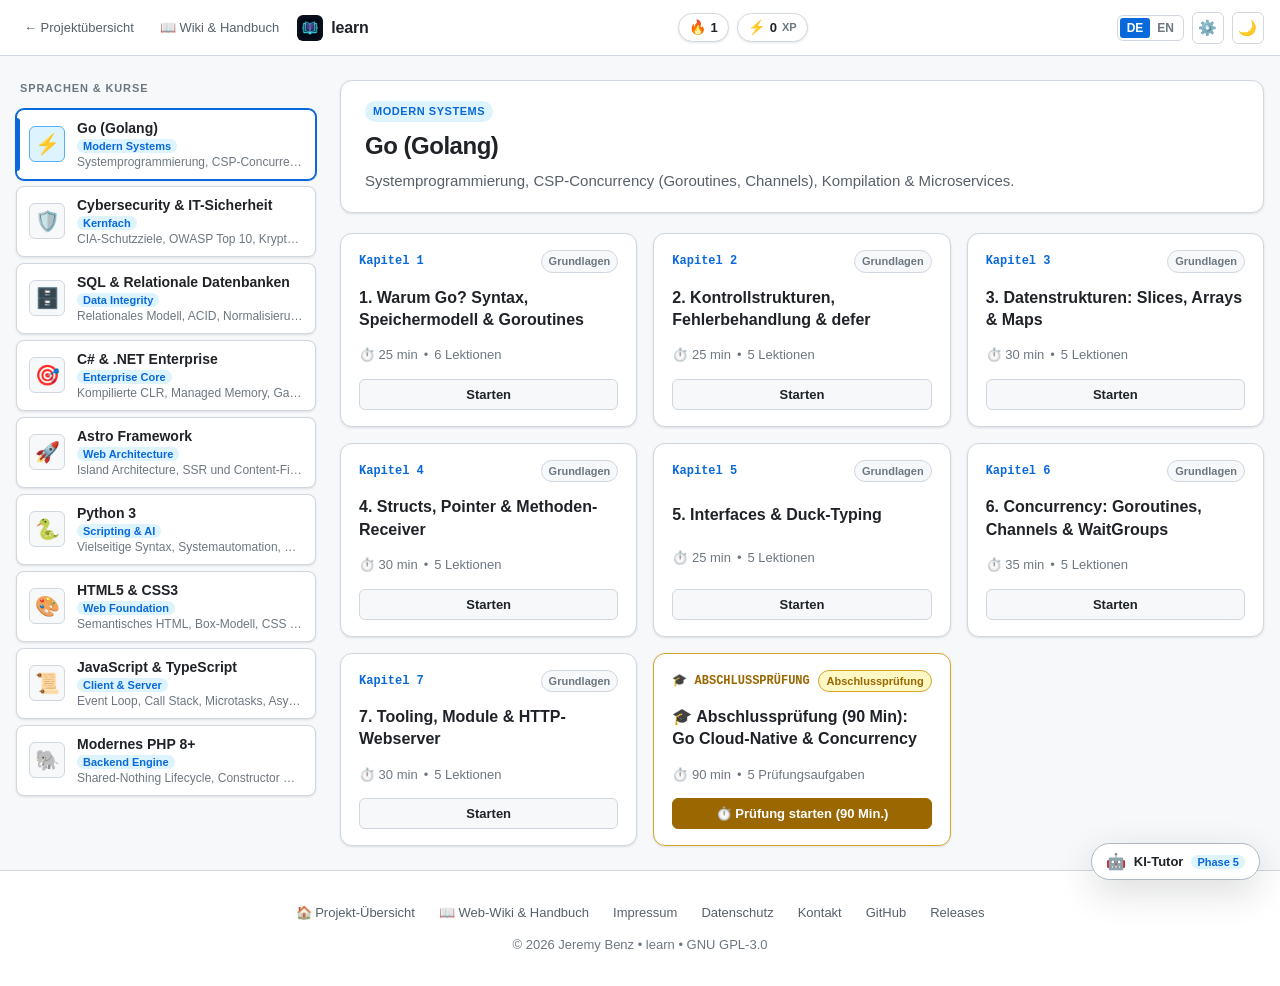
==== commit 556d46ab: "feat(web): add internal legal pages (§ 5 DDG, GDPR, Kontakt) and update v2.2 APK download" ====
--- a/app/index.html
+++ b/app/index.html
@@ -220,10 +220,11 @@
     <div style="display: flex; justify-content: center; gap: 1.5rem; margin-bottom: 0.75rem; flex-wrap: wrap;">
       <a href="../">🏠 <span class="lang-de">Projekt-Übersicht</span><span class="lang-en" style="display:none;">Project Showcase</span></a>
       <a href="../wiki/">📖 <span class="lang-de">Web-Wiki &amp; Handbuch</span><span class="lang-en" style="display:none;">Web-Wiki &amp; Manual</span></a>
+      <a href="../impressum.html">Impressum</a>
+      <a href="../datenschutz.html">Datenschutz</a>
+      <a href="../kontakt.html">Kontakt</a>
       <a href="https://github.com/benzjeremy/learn" target="_blank" rel="noopener noreferrer">GitHub</a>
       <a href="https://github.com/benzjeremy/learn/releases" target="_blank" rel="noopener noreferrer">Releases</a>
-      <a href="https://benzjeremy.github.io/impressum.html" target="_blank" rel="noopener noreferrer">Impressum</a>
-      <a href="https://benzjeremy.github.io/datenschutz.html" target="_blank" rel="noopener noreferrer">Datenschutz</a>
     </div>
     <p>© 2026 Jeremy Benz &bull; learn &bull; GNU GPL-3.0</p>
   </footer>
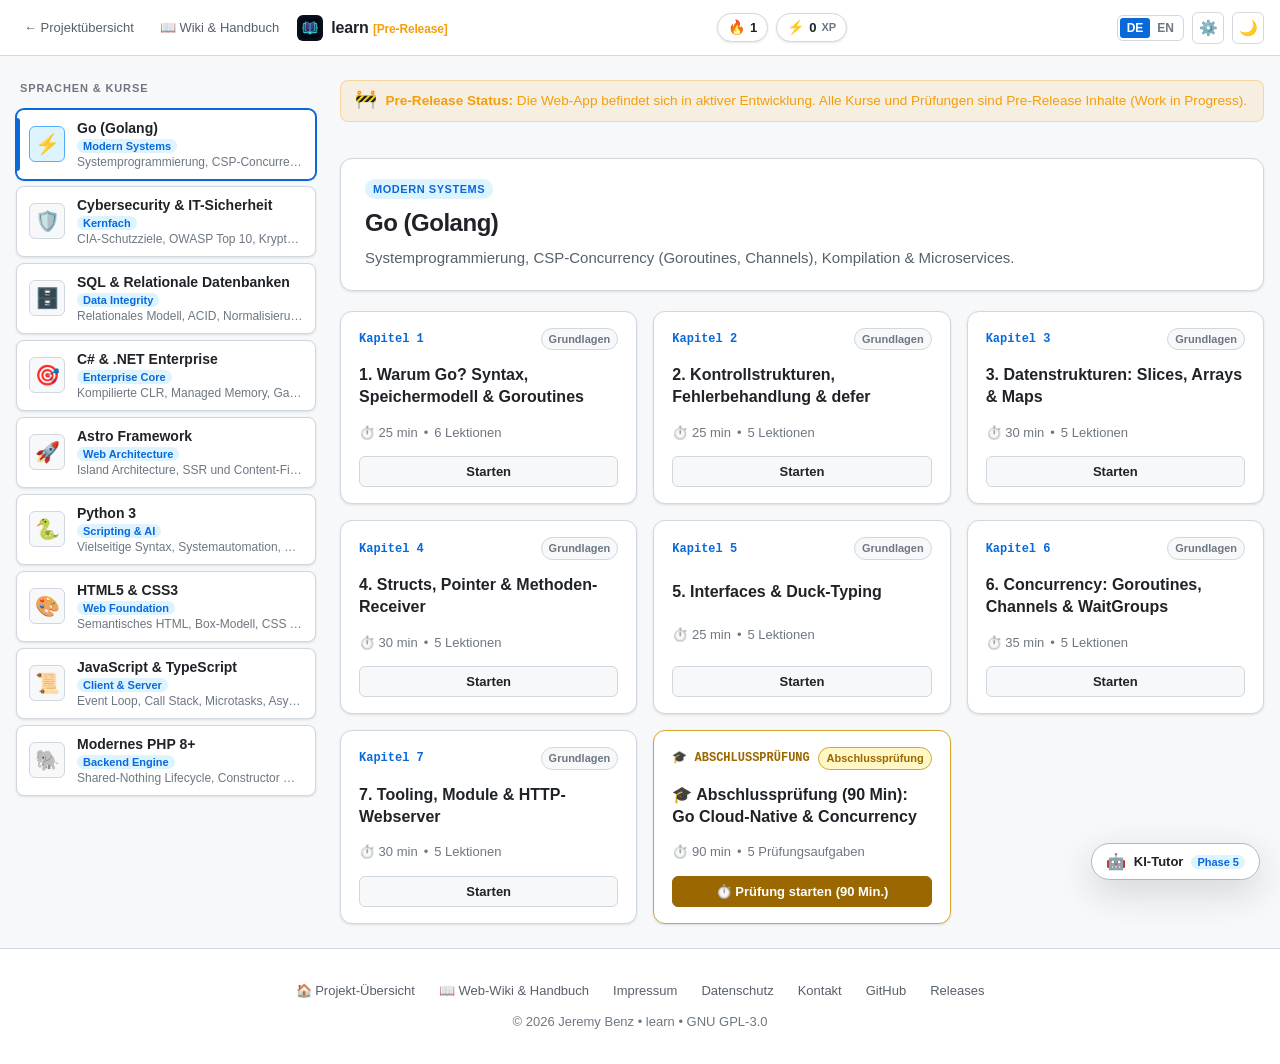
==== commit 330ae99a: "feat(web): add pre-release banners and status indicators" ====
--- a/app/index.html
+++ b/app/index.html
@@ -6,7 +6,7 @@
   <meta http-equiv="Content-Security-Policy" content="default-src 'self'; script-src 'self' 'unsafe-inline'; style-src 'self' 'unsafe-inline'; img-src 'self' data: https:; font-src 'self'; frame-src 'none'; object-src 'none'; base-uri 'self';" />
   <meta http-equiv="X-Content-Type-Options" content="nosniff" />
   <meta name="referrer" content="strict-origin-when-cross-origin" />
-  <title>learn · Interaktives Web-Cockpit &amp; Prüfungssimulation</title>
+  <title>learn [Pre-Release] · Interaktives Web-Cockpit &amp; Prüfungssimulation</title>
   <meta name="description" content="Interaktive Open-Source Lern-App für Go, Cybersecurity, SQL, C#, Astro, Python, HTML/CSS, JS &amp; PHP mit 90-Minuten-Abschlussprüfungen. Kein Account-Zwang, 100% werbefrei.">
   <link rel="icon" type="image/png" sizes="512x512" href="assets/icon.png">
   <link rel="stylesheet" href="style.css">
@@ -37,7 +37,7 @@
         </a>
         <a href="index.html" class="app-brand">
           <img src="assets/icon.png" alt="learn Logo" class="app-logo" width="30" height="30">
-          <span class="app-title">learn</span>
+          <span class="app-title">learn <span style="font-size:0.75rem; color:#f59e0b;">[Pre-Release]</span></span>
         </a>
       </div>
 
@@ -80,6 +80,15 @@
     <!-- Stage: Chapter Navigator & Lesson Player -->
     <main class="content-stage">
       
+      <!-- Pre-Release Notice -->
+      <div style="margin-bottom: 1rem; background: rgba(245, 158, 11, 0.1); border: 1px solid rgba(245, 158, 11, 0.3); border-radius: 8px; padding: 0.6rem 0.9rem; color: #f59e0b; font-size: 0.85rem; display: flex; align-items: flex-start; gap: 0.5rem; text-align: left;">
+        <span style="font-size: 1.1rem; line-height: 1;">🚧</span>
+        <div>
+          <div class="lang-de"><strong>Pre-Release Status:</strong> Die Web-App befindet sich in aktiver Entwicklung. Alle Kurse und Prüfungen sind Pre-Release Inhalte (Work in Progress).</div>
+          <div class="lang-en" style="display:none;"><strong>Pre-Release Notice:</strong> This web app is under active development. All courses and exams are Pre-Release content (Work in Progress).</div>
+        </div>
+      </div>
+
       <!-- Stage Header -->
       <div class="stage-header">
         <div class="stage-badge" id="stageBadge">MODERN SYSTEMS</div>
